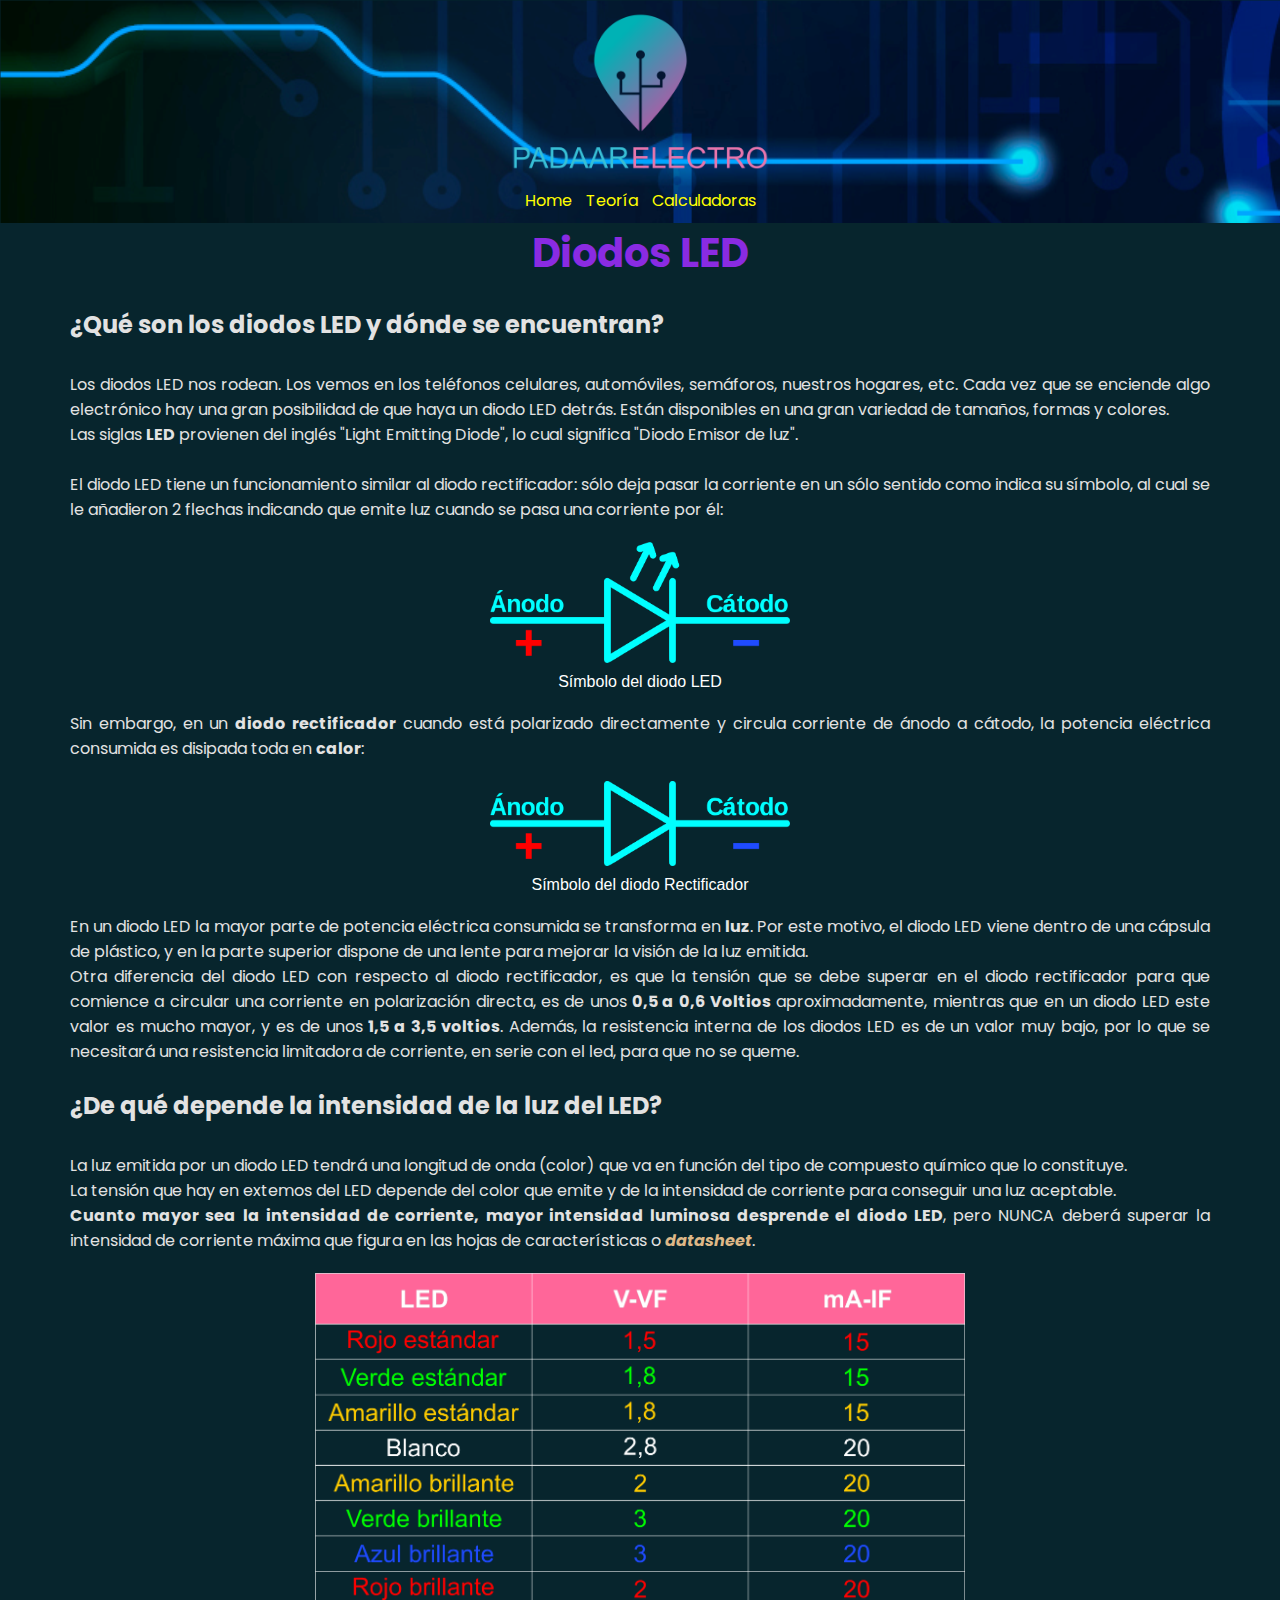
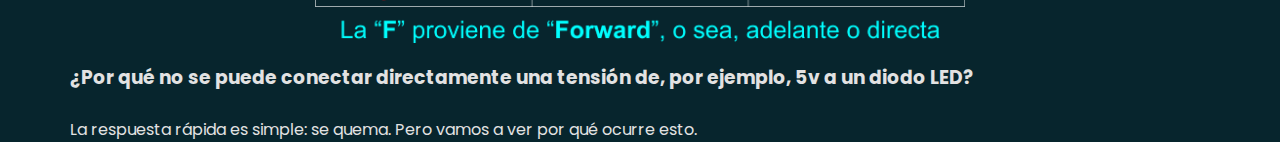
==== diodo-led.html @ 1e9f98e2 "Comienzo de la sección de LEDs" ====
<!DOCTYPE html>
    <html lang="es">
    <head>
        <meta charset="UTF-8">
        <meta name="viewport" content="width=device-width, initial-scale=1.0">
        <title>Diodos LED</title>
        <meta name="Author" content="Pablo Araoz">
        <meta name="description" content="Teoría de los diodos LED y fórmulas para calcular resistencia y tensión para conectar LEDs">
        <link rel="icon" href="./img/logo-pestania.png" type="image/png">
        <!--FUENTES: -->
        <link rel="stylesheet" href="https://fonts.googleapis.com/css2?family=Belanosima&family=Montserrat&family=Poppins:wght@300;400&display=swap">
        <link rel="stylesheet" href="https://fonts.googleapis.com/css2?family=Poppins:wght@300;400&display=swap">
        <!--CSS:-->
        <link rel="stylesheet" href="./css/styles-comunes.css">
        <link rel="stylesheet" href="./css/style-led.css">
    </head>
    
    <body>
        <header>
            <div class="logo">
                <img src="./img/padaar-electro.png" alt="" class="logo-img">                
            </div>

            <nav>            
                <a href="index.html">Home</a>
                <a href="#calculadoras">Teoría</a>            
                <a href="#">Calculadoras</a>
            </nav>
        </header>

        <main>
            <section class="cuerpo-principal">
                <h1>Diodos LED</h1>

                <section id="introduccion" class="introduccion">
                    <h2>¿Qué son los diodos LED y dónde se encuentran?</h2>
                    <br>

                    <p>Los diodos LED nos rodean. Los vemos en los teléfonos celulares, automóviles, semáforos, nuestros hogares, etc. Cada vez que se enciende algo electrónico hay una gran posibilidad de que haya un diodo LED detrás. Están disponibles en una gran variedad de tamaños, formas y colores. <br>
                    Las siglas <strong>LED</strong> provienen del inglés "Light Emitting Diode", lo cual significa "Diodo Emisor de luz".
                    <br><br>
                    El diodo LED tiene un funcionamiento similar al diodo rectificador: sólo deja pasar la corriente en un sólo sentido como indica su símbolo, al cual se le añadieron 2 flechas indicando que emite luz cuando se pasa una corriente por él:    
                    </p>

                    <figure class="simbolo-led">
                        <img src="./img/diodo-led.png" alt="diodo-led-simbolo" width="300px">
                        <figcaption class="figcaption">Símbolo del diodo LED</figcaption>
                    </figure>

                    <p>Sin embargo, en un <strong>diodo rectificador</strong> cuando está polarizado directamente y circula corriente de ánodo a cátodo, la potencia eléctrica consumida es disipada toda en <strong>calor</strong>:                      
                    </p>

                    <figure class="simbolo-diodo-rectificador">
                        <img src="./img/diodo-rectificador.png" alt="diodo-rectificador-simbolo" width="300px">
                        <figcaption class="figcaption">Símbolo del diodo Rectificador</figcaption>
                    </figure>

                    <p>En un diodo LED la mayor parte de potencia eléctrica consumida se transforma en <strong>luz</strong>. Por este motivo, el diodo LED viene dentro de una cápsula de plástico, y en la parte superior dispone de una lente para mejorar la visión de la luz emitida.
                    <br>
                    Otra diferencia del diodo LED con respecto al diodo rectificador, es que la tensión que se debe superar en el diodo rectificador para que comience a circular una corriente en polarización directa, es de unos <strong>0,5 a 0,6 Voltios</strong> aproximadamente, mientras que en un diodo LED este valor es mucho mayor, y es de unos <strong>1,5 a 3,5 voltios</strong>. Además, la resistencia interna de los diodos LED es de un valor muy bajo, por lo que se necesitará una resistencia limitadora de corriente, en serie con el led, para que no se queme.   
                    </p>
                </section>

                <section class="tipos-led">
                    <h2>¿De qué depende la intensidad de la luz del LED?</h2>
                    <br>
                    <p>La luz emitida por un diodo LED tendrá una longitud de onda (color) que va en función del tipo de compuesto químico que lo constituye. <br>
                    La tensión que hay en extemos del LED depende del color que emite y de la intensidad de corriente para conseguir una luz aceptable. <br> <strong>Cuanto mayor sea la intensidad de corriente, mayor intensidad luminosa desprende el diodo LED</strong>, pero NUNCA deberá superar la intensidad de corriente máxima que figura en las hojas de características o <span class="datasheet">datasheet</span>. 
                    </p>

                    <figure class="tabla-diodos-led">
                        <img src="./img/tabla-leds.png" alt="tabla-leds" class="tabla-diodos">
                    </figure>

                    <h3>¿Por qué no se puede conectar directamente una tensión de, por ejemplo, 5v a un diodo LED?</h3>
                    <br>
                    
                    <p>
                        La respuesta rápida es simple: se quema. Pero vamos a ver por qué ocurre esto.

                    </p>
                   
                </section>

            </section>

        </main>
        
        
    </body>
</html>
---- css/styles-comunes.css ----
*{
    margin: 0;
    padding: 0;
    box-sizing: border-box;
    font-family: "Poppins";
}

html{
    scroll-behavior: smooth;
}

header{
    display: flex;
    flex-direction: column;
    justify-content: space-between;    
    align-items: center; /*Alineación Horizontal*/    
    background-image: url("../img/fondo-header.png");
    background-repeat: no-repeat;
}

nav{
    padding: 10px 0px;    
}

a{
    text-decoration: none;
    color: yellow;
    padding: 5px;    
}

a:hover{
    color:white;
    text-shadow: 0 0 15px white; /*Si hubiera aplicado "box-shadow* aplica la sombra a la CAJA y no al texto*/
}

.logo{
    display: flex;
    align-items: center;
}

.logo-img{
    /* height: 110px; */
    width: 110px;
    margin-top: 10px;
}

h1{
    text-align: center;
    color: blueviolet;
    font-size: 2.5rem;
    margin-bottom: 0;
}

h2{
    text-align: start;
    margin-bottom: 0.2em;
    margin-top: 1em;
    color:#e2e2e2;
}

h3{
    color:#e2e2e2;
}

p{
    text-align: justify;    
    color:#e2e2e2;
}

body{    
    
    background-color: #07252d;
}

main{
    display: flex;
    flex-direction: column;
    justify-content: center;
    align-items: center;
    padding-left: 10px;
    padding-right: 10px;
}

/*CONTIENE TODO MENOS EL HEADER Y EL FOOTER */
.cuerpo-principal{
    max-width: 1140px;
}

/* RESPONSIVE */
@media (min-width: 320px) and (max-width: 1920px) {
    .logo-img{
        width: calc(200px + (300 - 200) * ((100vw - 320px) / (1920 - 320))); ;
    }    
}

@media (min-width: 1921px){
    .logo-img{
        width: 310px;
    }
}
---- css/style-led.css ----
.simbolo-led, .simbolo-diodo-rectificador, .tabla-diodos-led{
    display: flex;
    justify-content: center;
    flex-direction: column;
    align-items: center;
    margin-top: 20px;
    margin-bottom: 20px;    
}

.figcaption{
    color: white;
    font-family: Arial, Helvetica, sans-serif;
    margin-top: 10px;
}

.datasheet{
    font-weight: bold;
    font-style: italic;
    color:burlywood;
}





/* RESPONSIVE */
@media (min-width: 320px) {
    .tabla-diodos{
        width: 300px;
    }    
}

@media (min-width: 410px){
    .tabla-diodos{
        width: 380px;
    }
}

@media (min-width: 600px){
    .tabla-diodos{
        width: 500px;
    }
}

@media (min-width: 900px){
    .tabla-diodos{
        width: 650px;
    }
}
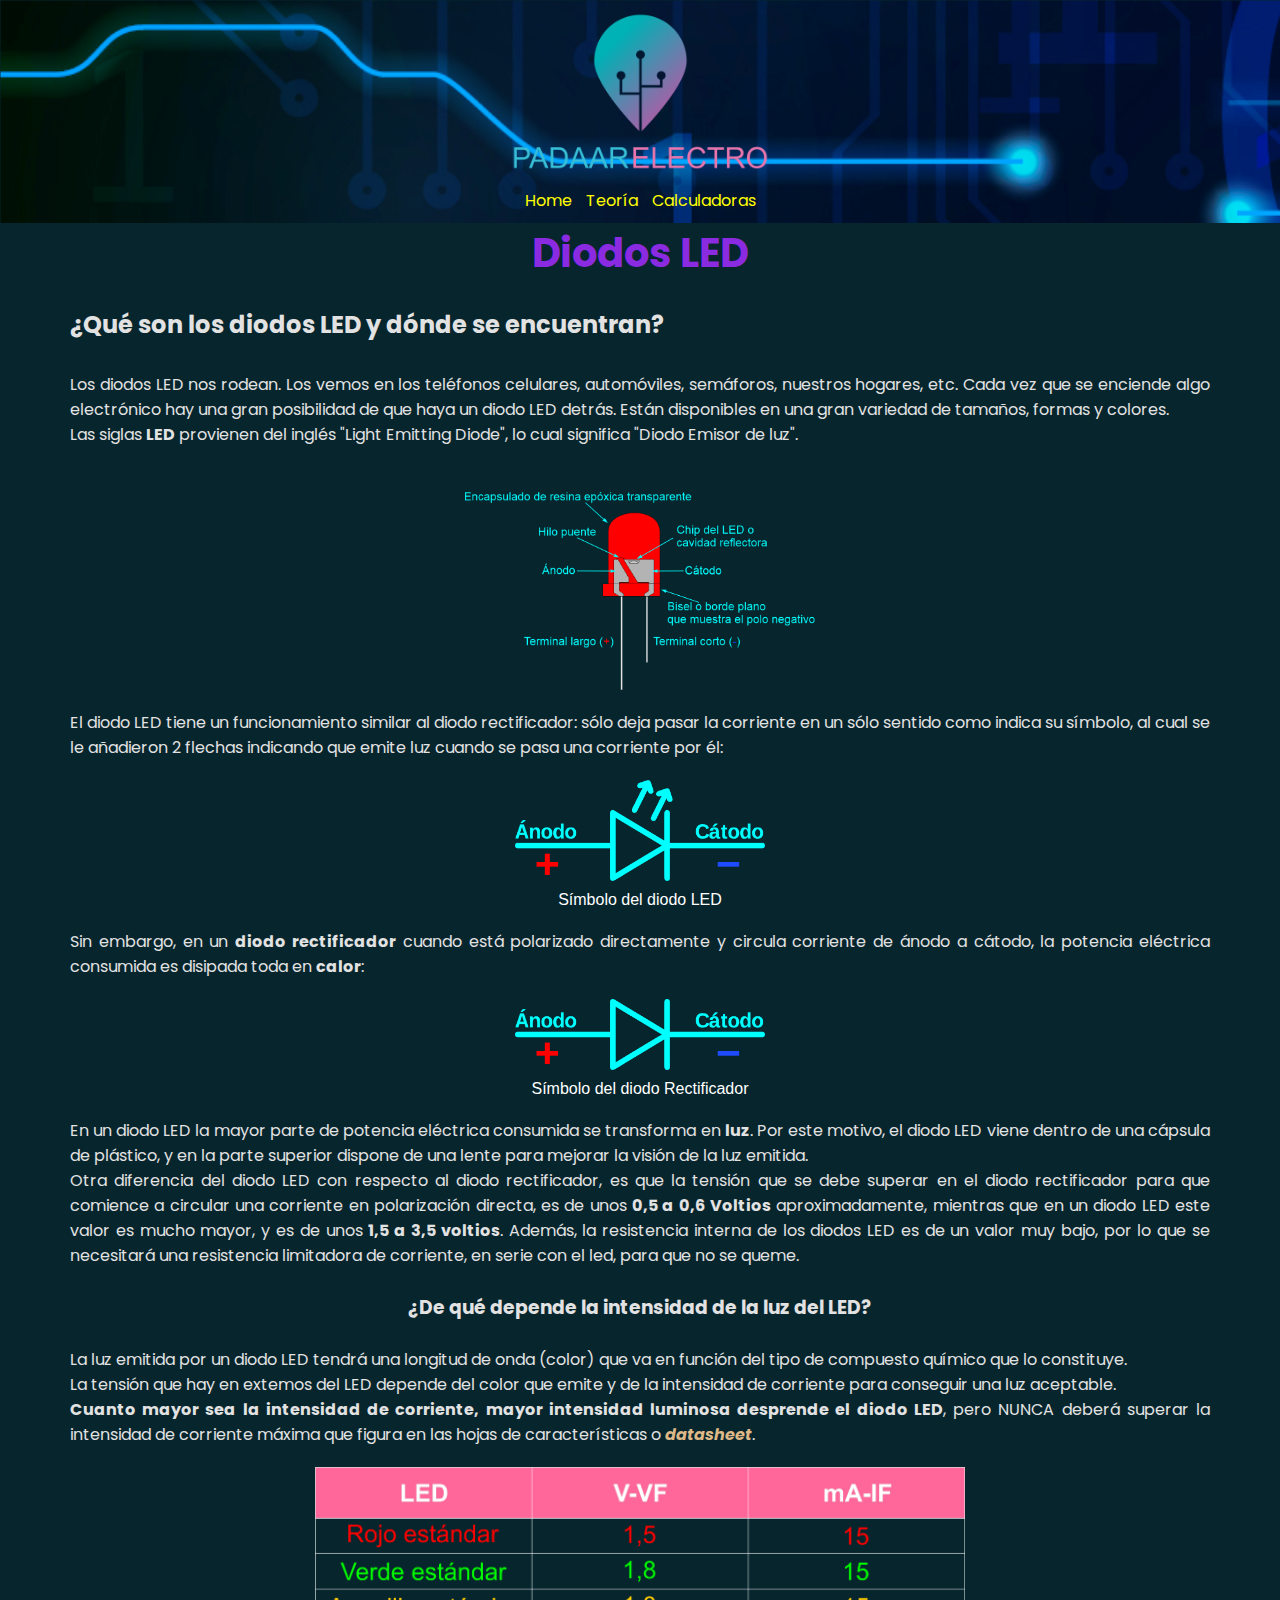
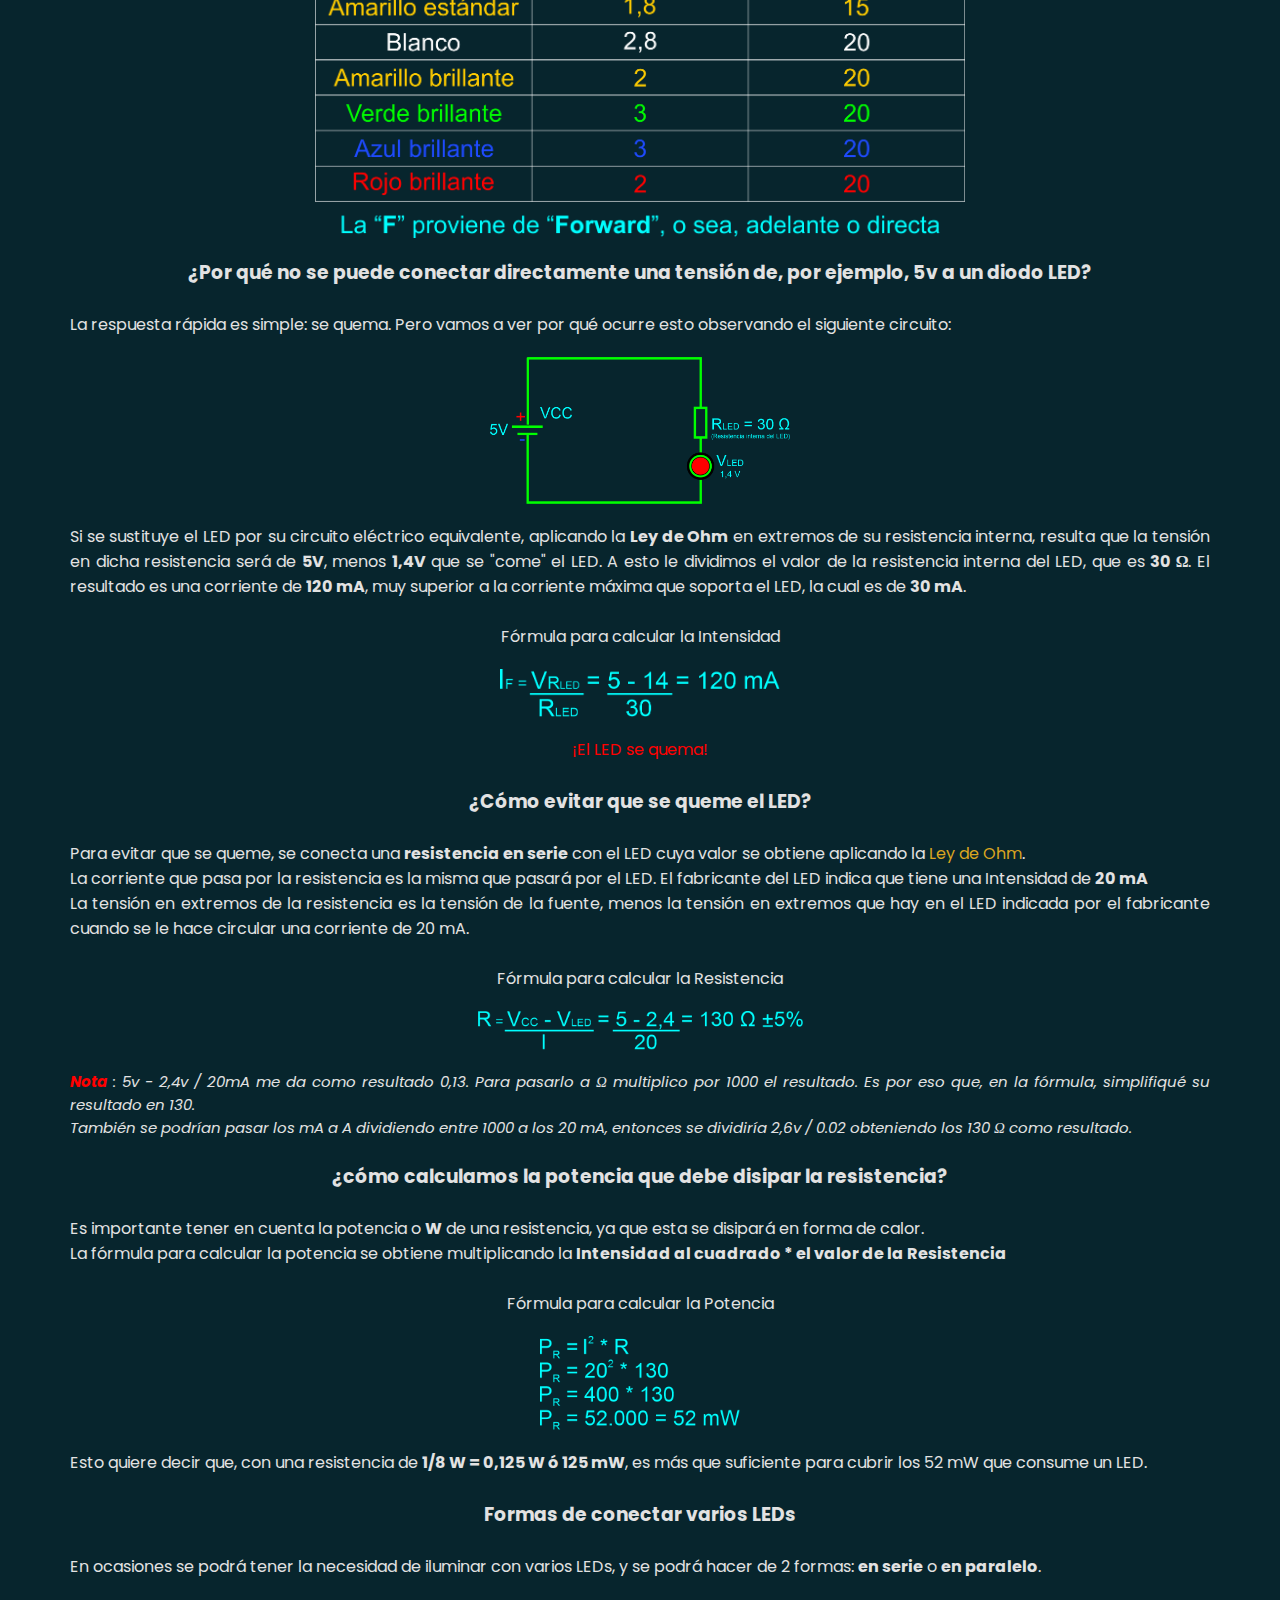
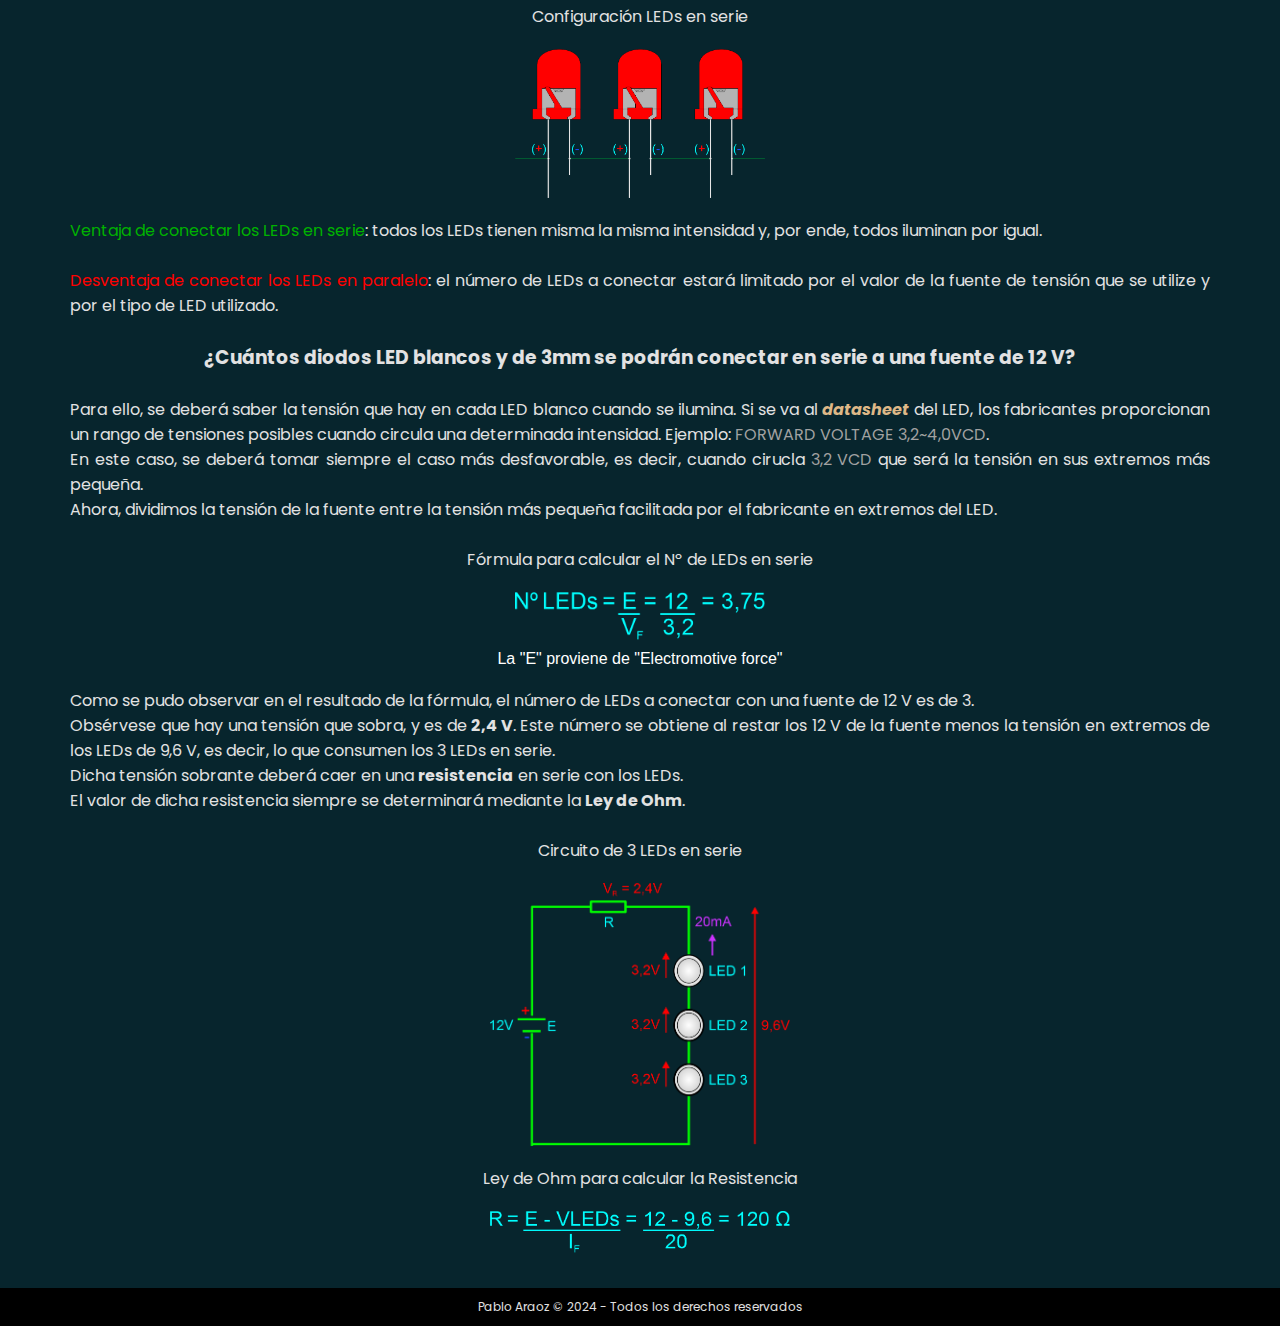
==== commit db2a788a: "Agregado de info para poner 3 LEDs en serie" ====
--- a/diodo-led.html
+++ b/diodo-led.html
@@ -38,12 +38,19 @@
 
                     <p>Los diodos LED nos rodean. Los vemos en los teléfonos celulares, automóviles, semáforos, nuestros hogares, etc. Cada vez que se enciende algo electrónico hay una gran posibilidad de que haya un diodo LED detrás. Están disponibles en una gran variedad de tamaños, formas y colores. <br>
                     Las siglas <strong>LED</strong> provienen del inglés "Light Emitting Diode", lo cual significa "Diodo Emisor de luz".
-                    <br><br>
-                    El diodo LED tiene un funcionamiento similar al diodo rectificador: sólo deja pasar la corriente en un sólo sentido como indica su símbolo, al cual se le añadieron 2 flechas indicando que emite luz cuando se pasa una corriente por él:    
+                    <br><br>                       
+                    </p>
+
+                    <figure class="diagrama-led">
+                        <img src="./img/diagrama-led.png" alt="diagrama-led" width="350px">
+                    </figure>
+
+                    <p>
+                        El diodo LED tiene un funcionamiento similar al diodo rectificador: sólo deja pasar la corriente en un sólo sentido como indica su símbolo, al cual se le añadieron 2 flechas indicando que emite luz cuando se pasa una corriente por él: 
                     </p>
 
                     <figure class="simbolo-led">
-                        <img src="./img/diodo-led.png" alt="diodo-led-simbolo" width="300px">
+                        <img src="./img/diodo-led.png" alt="diodo-led-simbolo" width="250px">
                         <figcaption class="figcaption">Símbolo del diodo LED</figcaption>
                     </figure>
 
@@ -51,18 +58,18 @@
                     </p>
 
                     <figure class="simbolo-diodo-rectificador">
-                        <img src="./img/diodo-rectificador.png" alt="diodo-rectificador-simbolo" width="300px">
+                        <img src="./img/diodo-rectificador.png" alt="diodo-rectificador-simbolo" width="250px">
                         <figcaption class="figcaption">Símbolo del diodo Rectificador</figcaption>
                     </figure>
 
                     <p>En un diodo LED la mayor parte de potencia eléctrica consumida se transforma en <strong>luz</strong>. Por este motivo, el diodo LED viene dentro de una cápsula de plástico, y en la parte superior dispone de una lente para mejorar la visión de la luz emitida.
                     <br>
                     Otra diferencia del diodo LED con respecto al diodo rectificador, es que la tensión que se debe superar en el diodo rectificador para que comience a circular una corriente en polarización directa, es de unos <strong>0,5 a 0,6 Voltios</strong> aproximadamente, mientras que en un diodo LED este valor es mucho mayor, y es de unos <strong>1,5 a 3,5 voltios</strong>. Además, la resistencia interna de los diodos LED es de un valor muy bajo, por lo que se necesitará una resistencia limitadora de corriente, en serie con el led, para que no se queme.   
-                    </p>
+                    </p> <br>
                 </section>
 
                 <section class="tipos-led">
-                    <h2>¿De qué depende la intensidad de la luz del LED?</h2>
+                    <h3>¿De qué depende la intensidad de la luz del LED?</h3>
                     <br>
                     <p>La luz emitida por un diodo LED tendrá una longitud de onda (color) que va en función del tipo de compuesto químico que lo constituye. <br>
                     La tensión que hay en extemos del LED depende del color que emite y de la intensidad de corriente para conseguir una luz aceptable. <br> <strong>Cuanto mayor sea la intensidad de corriente, mayor intensidad luminosa desprende el diodo LED</strong>, pero NUNCA deberá superar la intensidad de corriente máxima que figura en las hojas de características o <span class="datasheet">datasheet</span>. 
@@ -71,20 +78,150 @@
                     <figure class="tabla-diodos-led">
                         <img src="./img/tabla-leds.png" alt="tabla-leds" class="tabla-diodos">
                     </figure>
-
+                </section>
+
+                <section id="circuitos-y-formulas">
                     <h3>¿Por qué no se puede conectar directamente una tensión de, por ejemplo, 5v a un diodo LED?</h3>
                     <br>
                     
                     <p>
-                        La respuesta rápida es simple: se quema. Pero vamos a ver por qué ocurre esto.
-
-                    </p>
-                   
+                        La respuesta rápida es simple: se quema. Pero vamos a ver por qué ocurre esto observando el siguiente circuito:
+                    </p>
+
+                    <figure class="circuito-led-quema">
+                        <img src="./img/led-se-quema.png" alt="circuito-led-quema" width="300px" class="led-quema">
+                    </figure>
+
+                    <p>
+                        Si se sustituye el LED por su circuito eléctrico equivalente, aplicando la <strong>Ley de Ohm</strong> en extremos de su resistencia interna, resulta que la tensión en dicha resistencia será de <strong>5V</strong>, menos <strong>1,4V</strong> que se "come" el LED. A esto le dividimos el valor de la resistencia interna del LED, que es <strong>30 Ω</strong>. El resultado es una corriente de <strong>120 mA</strong>, muy superior a la corriente máxima que soporta el LED, la cual es de <strong>30 mA</strong>.
+                        <br><br>
+                    </p>    
+                    
+                    <p class="formulas-subtitulo">
+                        Fórmula para calcular la Intensidad
+                    </p>
+
+                    <figure class="formulas">
+                        <img src="./img/Formula-ohm1.png" alt="ley-ohm-I" width="280px">
+                    </figure>
+
+                    <p class="sub-quema">
+                        ¡El LED se quema!
+                    </p>
+                    <br>
+
+                    <h3>¿Cómo evitar que se queme el LED?</h3>
+                    <br>
+
+                    <p>
+                        Para evitar que se queme, se conecta una <strong>resistencia en serie</strong> con el LED cuya valor se obtiene aplicando la <span class="span-ohm">Ley de Ohm</span>. <br>
+                        La corriente que pasa por la resistencia es la misma que pasará por el LED. El fabricante del LED indica que tiene una Intensidad de <strong>20 mA</strong> <br>
+                        La tensión en extremos de la resistencia es la tensión de la fuente, menos la tensión en extremos que hay en el LED indicada por el fabricante cuando se le hace circular una corriente de 20 mA. <br><br>
+                    </p>
+
+                    <p class="formulas-subtitulo">
+                        Fórmula para calcular la Resistencia
+                    </p>
+
+                    <figure class="formulas"> 
+                        <img src="./img/formula-resistencia.png" alt="ley-ohm-R" width="325px">
+                    </figure>
+
+                    <p class="nota">
+                        <span class="nota-roja">Nota</span> : 5v - 2,4v / 20mA me da como resultado 0,13. Para pasarlo a Ω multiplico por 1000 el resultado. Es por eso que, en la fórmula, simplifiqué su resultado en 130. <br> También se podrían pasar los mA a A dividiendo entre 1000 a los 20 mA, entonces se dividiría 2,6v / 0.02 obteniendo los 130 Ω como resultado. <br><br>
+                    </p>
+
+                    <h3>
+                        ¿cómo calculamos la potencia que debe disipar la resistencia?
+                    </h3>
+                    <br>
+
+                    <p>
+                        Es importante tener en cuenta la potencia o <strong>W</strong> de una resistencia, ya que esta se disipará en forma de calor. <br>
+                        La fórmula para calcular la potencia se obtiene multiplicando la <strong>Intensidad al cuadrado * el valor de la Resistencia</strong> <br><br>
+                    </p>
+
+                    <p class="formulas-subtitulo">
+                        Fórmula para calcular la Potencia
+                    </p>
+
+                    <figure class="formulas">
+                        <img src="./img/formula-potencia.png" alt="formula-potencia" width="200px">
+                    </figure>
+
+                    <p>
+                        Esto quiere decir que, con una resistencia de <strong>1/8 W = 0,125 W ó 125 mW</strong>, es más que suficiente para cubrir los 52 mW que consume un LED. 
+                    </p>
+                </section> <br>
+
+                <section id="conexiones-de-leds">
+                    <h3>Formas de conectar varios LEDs</h3>
+                    <br>
+
+                    <p>
+                        En ocasiones se podrá tener la necesidad de iluminar con varios LEDs, y se podrá hacer de 2 formas: <strong>en serie</strong> o <strong>en paralelo</strong>.
+                    </p> <br>
+
+                    <p class="formulas-subtitulo">
+                        Configuración LEDs en serie
+                    </p>
+
+                    <figure class="formulas">
+                        <img src="./img/Leds-serie.png" alt="leds-serie" width="250px">
+                    </figure>
+
+                    <p>
+                        <span class="ventaja">Ventaja de conectar los LEDs en serie</span>: todos los LEDs tienen misma la misma intensidad y, por ende, todos iluminan por igual. <br><br>
+                        <span class="desventaja">Desventaja de conectar los LEDs en paralelo</span>: el número de LEDs a conectar estará limitado por el valor de la fuente de tensión que se utilize y por el tipo de LED utilizado. <br><br>
+                    </p>
+
+                    <h3>¿Cuántos diodos LED blancos y de 3mm se podrán conectar en serie a una fuente de 12 V? </h3> <br>
+
+                    <p>
+                        Para ello, se deberá saber la tensión que hay en cada LED blanco cuando se ilumina. Si se va al <span class="datasheet">datasheet</span> del LED, los fabricantes proporcionan un rango de tensiones posibles cuando circula una determinada intensidad. Ejemplo: <span class="forward">FORWARD VOLTAGE 3,2~4,0VCD</span>.<br>En este caso, se deberá tomar siempre el caso más desfavorable, es decir, cuando cirucla <span class="forward">3,2 VCD</span> que será la tensión en sus extremos más pequeña. <br>
+                        Ahora, dividimos la tensión de la fuente entre la tensión más pequeña facilitada por el fabricante en extremos del LED. <br><br>
+                    </p>
+
+                    <p class="formulas-subtitulo">
+                        Fórmula para calcular el Nº de LEDs en serie
+                    </p>
+
+                    <figure class="formulas">
+                        <img src="./img/formula-serie.png" alt="formula-serie" width="250px">
+                        <figcaption class="figcaption">La "E" proviene de "Electromotive force"</figcaption>
+                    </figure>
+
+                    <p>
+                        Como se pudo observar en el resultado de la fórmula, el número de LEDs a conectar con una fuente de 12 V es de 3.
+                        <br>Obsérvese que hay una tensión que sobra, y es de <strong>2,4 V</strong>. Este número se obtiene al restar los 12 V de la fuente menos la tensión en extremos de los LEDs de 9,6 V, es decir, lo que consumen los 3 LEDs en serie. 
+                        <br>Dicha tensión sobrante deberá caer en una <strong>resistencia</strong> en serie con los LEDs. <br>
+                        El valor de dicha resistencia siempre se determinará mediante la <strong>Ley de Ohm</strong>. <br><br>
+                    </p>
+
+                    <p class="formulas-subtitulo">
+                        Circuito de 3 LEDs en serie
+                    </p>
+
+                    <figure class="formulas">
+                        <img src="./img/circuito-3-leds.png" alt="circuito-3-leds" width="300px">
+                    </figure>
+
+                    <p class="formulas-subtitulo">
+                        Ley de Ohm para calcular la Resistencia
+                    </p>
+
+                    <figure class="formulas">
+                        <img src="./img/formula-r-3leds.png" alt="ohm-r-3leds" width="300px">
+                    </figure>
+
                 </section>
-
             </section>
 
         </main>
+
+        <footer>
+            <p class="copyright">Pablo Araoz © 2024 - Todos los derechos reservados</p>
+        </footer>
         
         
     </body>
--- a/css/styles-comunes.css
+++ b/css/styles-comunes.css
@@ -60,6 +60,7 @@
 
 h3{
     color:#e2e2e2;
+    text-align: center;
 }
 
 p{
@@ -86,6 +87,18 @@
     max-width: 1140px;
 }
 
+footer{
+    background-color: black;
+    margin-top: 15px;
+    padding-top: 10px;
+    padding-bottom: 10px;
+}
+
+.copyright{
+    font-size: 12px;
+    text-align: center;
+}
+
 /* RESPONSIVE */
 @media (min-width: 320px) and (max-width: 1920px) {
     .logo-img{
--- a/css/style-led.css
+++ b/css/style-led.css
@@ -1,5 +1,5 @@
 
-.simbolo-led, .simbolo-diodo-rectificador, .tabla-diodos-led{
+.diagrama-led, .simbolo-led, .simbolo-diodo-rectificador, .tabla-diodos-led, .circuito-led-quema, .formulas{
     display: flex;
     justify-content: center;
     flex-direction: column;
@@ -19,6 +19,45 @@
     font-style: italic;
     color:burlywood;
 }
+
+.formulas-subtitulo{
+    text-align: center;
+}
+
+.sub-quema{
+    text-align: center;
+    color: red;
+}
+
+.span-ohm{
+    color:goldenrod;
+}
+
+.nota{
+    font-style: italic;
+    font-size: 15px;
+}
+
+.nota-roja{
+    color: red;
+    font-weight: bolder;
+    font-style: italic;
+    font-size: 15px;
+}
+
+.ventaja{
+    color: rgb(0, 177, 0);
+    
+}
+
+.desventaja{
+    color: red;
+}
+
+.forward{
+    color: rgb(161, 161, 161);
+}
+
 
 
 
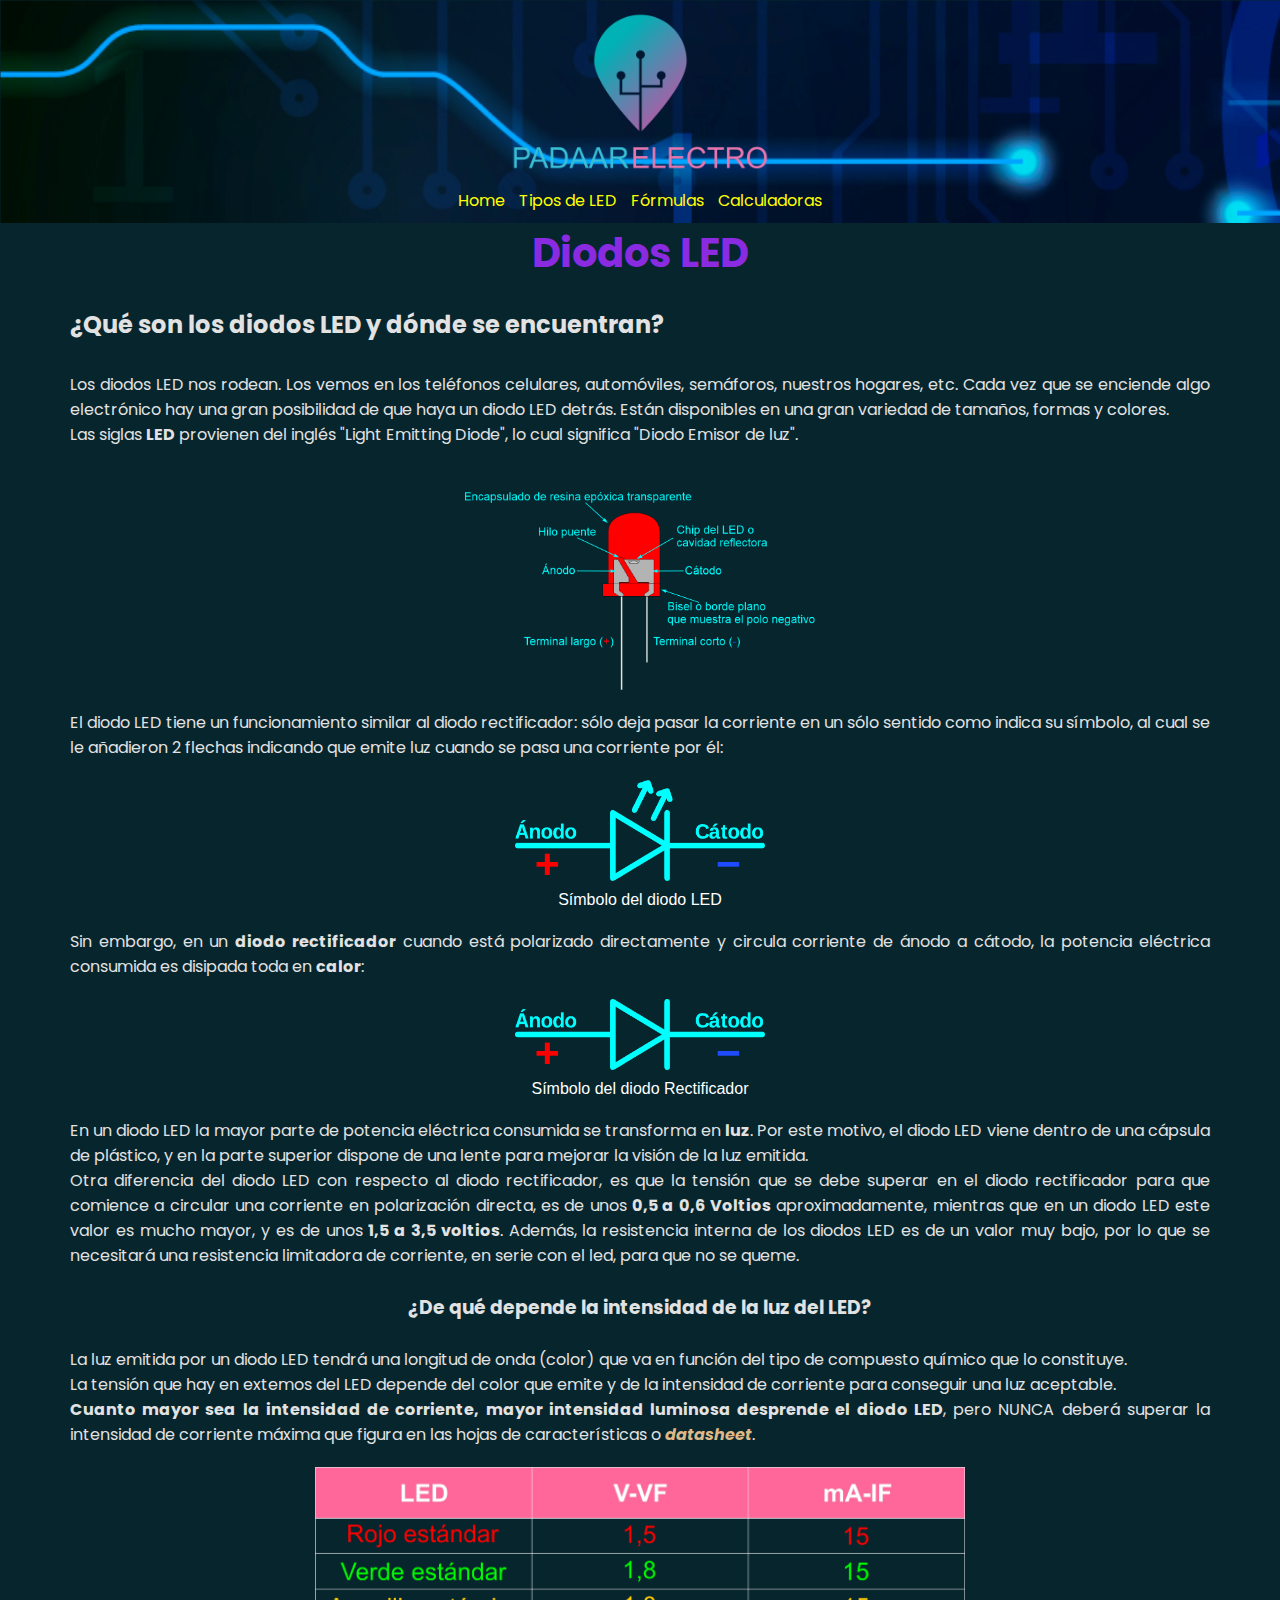
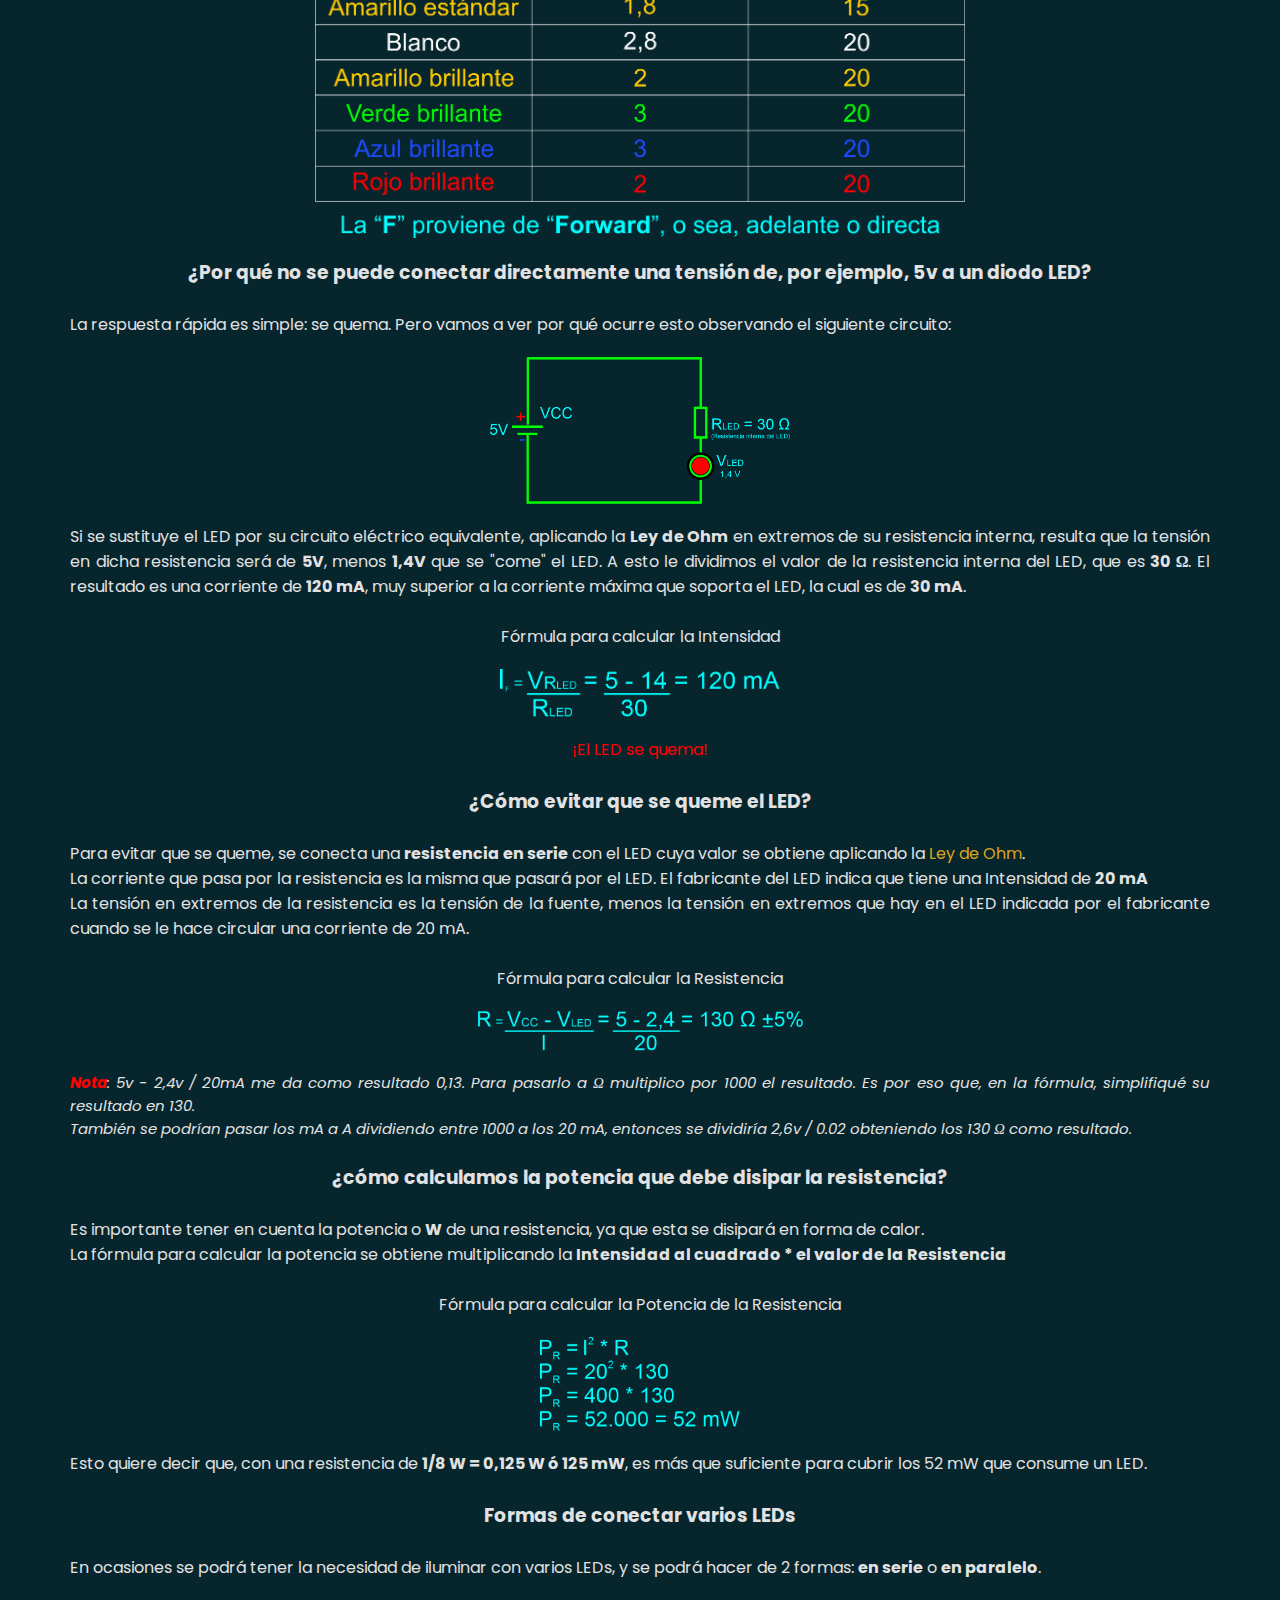
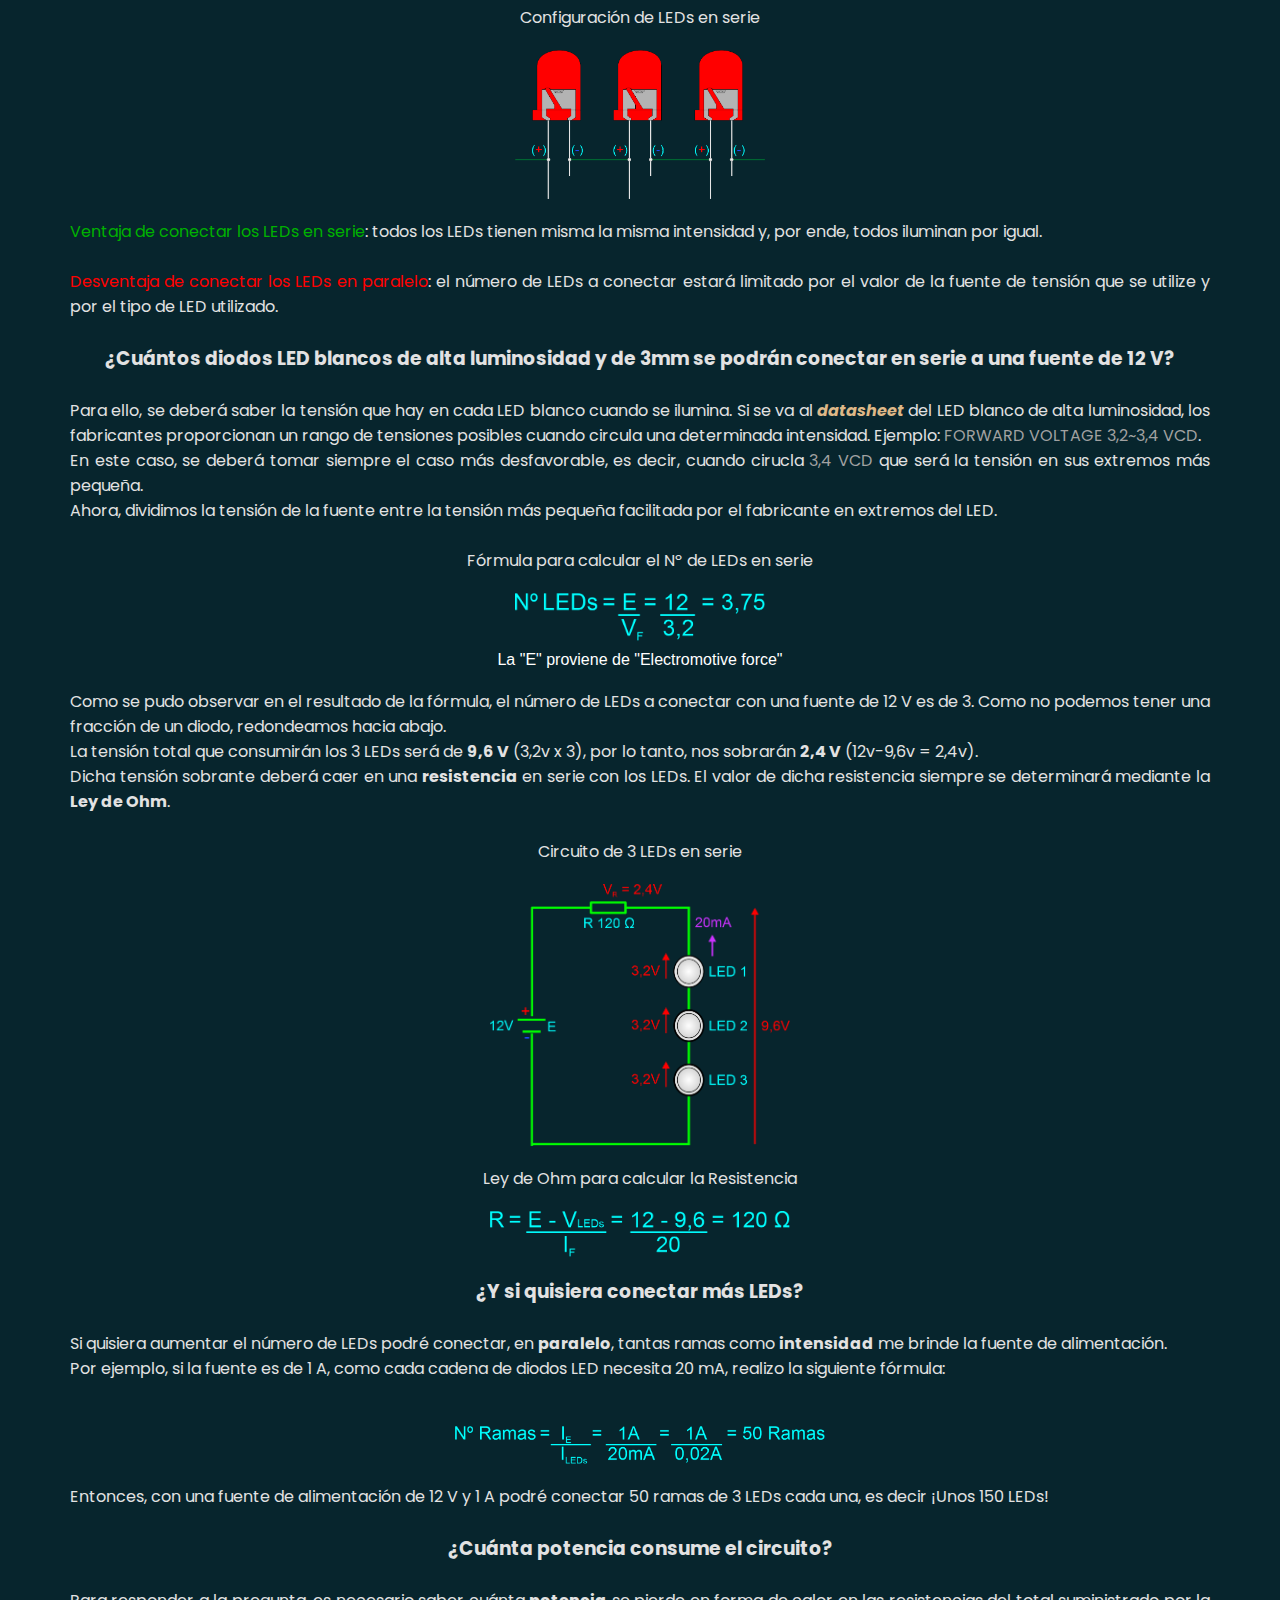
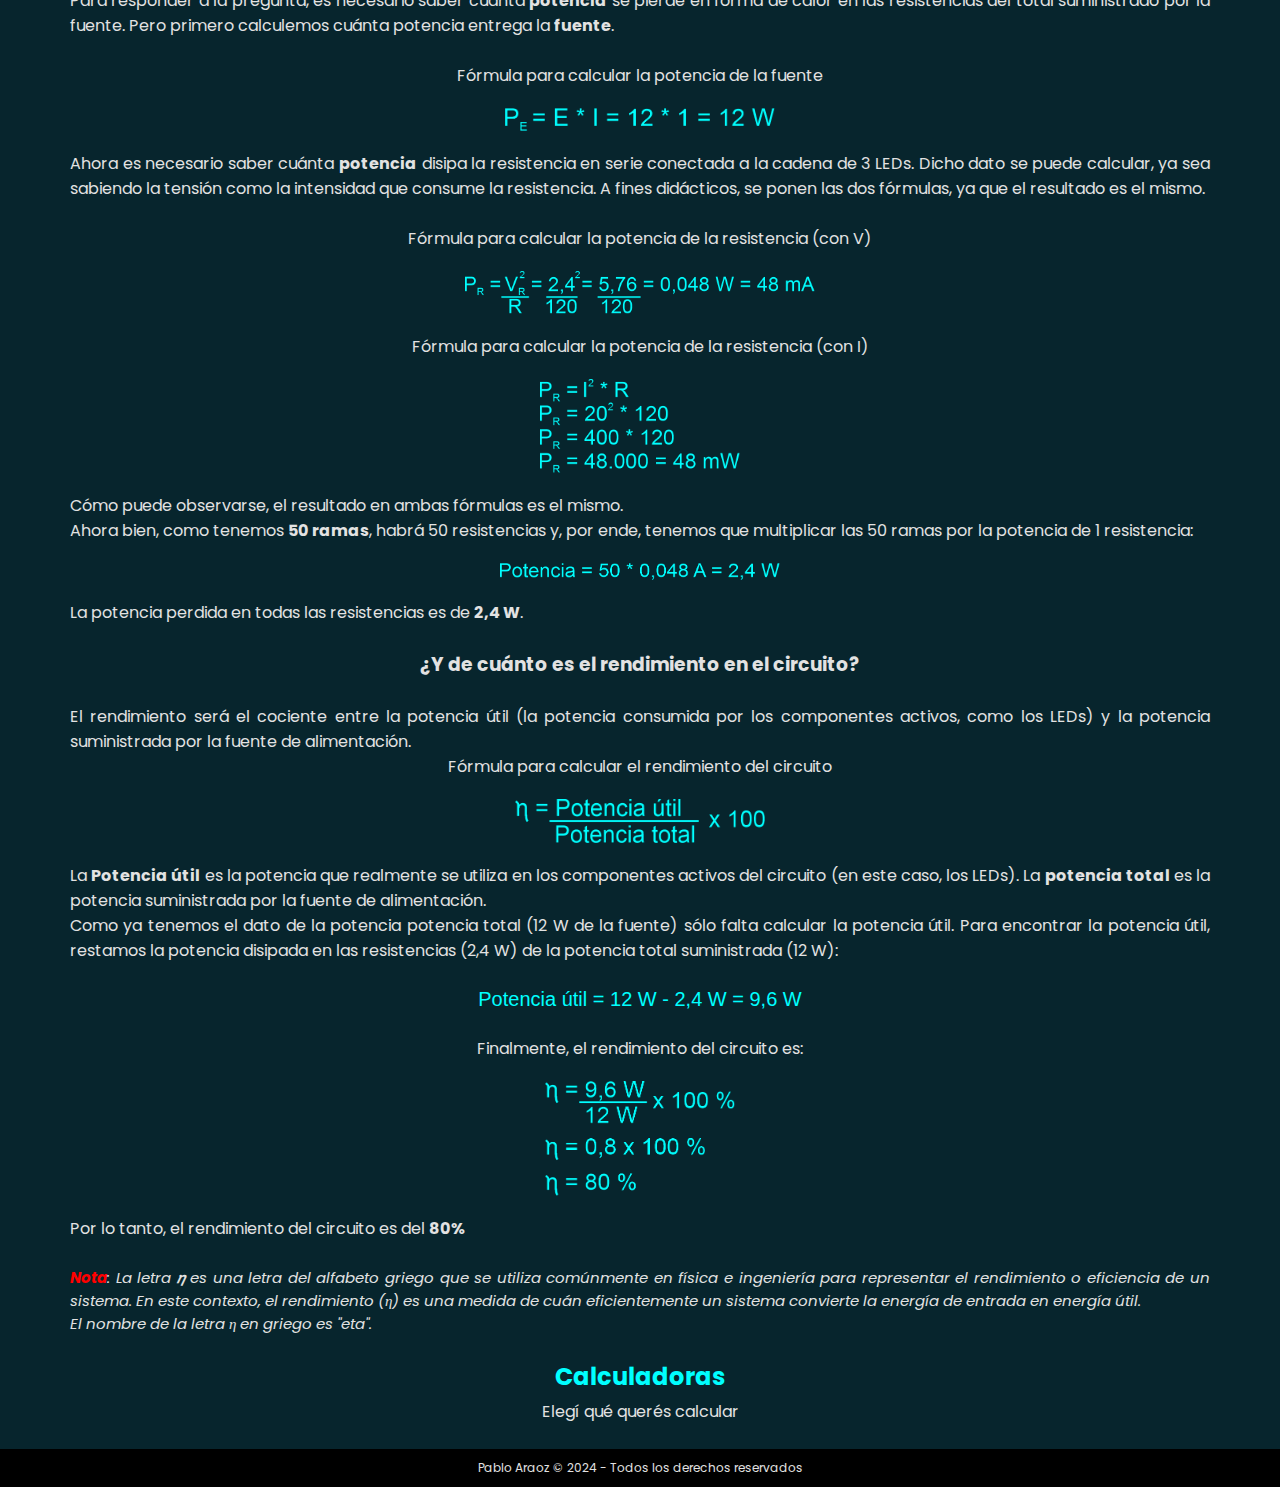
==== commit ce6abe26: "Final de la teoría en LEDs" ====
--- a/diodo-led.html
+++ b/diodo-led.html
@@ -23,8 +23,9 @@
 
             <nav>            
                 <a href="index.html">Home</a>
-                <a href="#calculadoras">Teoría</a>            
-                <a href="#">Calculadoras</a>
+                <a href="#tipos-led">Tipos de LED</a>  
+                <a href="#calculos-formulas">Fórmulas</a>          
+                <a href="#calculadoras">Calculadoras</a>
             </nav>
         </header>
 
@@ -68,7 +69,7 @@
                     </p> <br>
                 </section>
 
-                <section class="tipos-led">
+                <section id="tipos-led">
                     <h3>¿De qué depende la intensidad de la luz del LED?</h3>
                     <br>
                     <p>La luz emitida por un diodo LED tendrá una longitud de onda (color) que va en función del tipo de compuesto químico que lo constituye. <br>
@@ -110,7 +111,7 @@
                     </p>
                     <br>
 
-                    <h3>¿Cómo evitar que se queme el LED?</h3>
+                    <h3 id="calculos-formulas">¿Cómo evitar que se queme el LED?</h3>
                     <br>
 
                     <p>
@@ -128,7 +129,7 @@
                     </figure>
 
                     <p class="nota">
-                        <span class="nota-roja">Nota</span> : 5v - 2,4v / 20mA me da como resultado 0,13. Para pasarlo a Ω multiplico por 1000 el resultado. Es por eso que, en la fórmula, simplifiqué su resultado en 130. <br> También se podrían pasar los mA a A dividiendo entre 1000 a los 20 mA, entonces se dividiría 2,6v / 0.02 obteniendo los 130 Ω como resultado. <br><br>
+                        <span class="nota-roja">Nota</span>: 5v - 2,4v / 20mA me da como resultado 0,13. Para pasarlo a Ω multiplico por 1000 el resultado. Es por eso que, en la fórmula, simplifiqué su resultado en 130. <br> También se podrían pasar los mA a A dividiendo entre 1000 a los 20 mA, entonces se dividiría 2,6v / 0.02 obteniendo los 130 Ω como resultado. <br><br>
                     </p>
 
                     <h3>
@@ -142,7 +143,7 @@
                     </p>
 
                     <p class="formulas-subtitulo">
-                        Fórmula para calcular la Potencia
+                        Fórmula para calcular la Potencia de la Resistencia
                     </p>
 
                     <figure class="formulas">
@@ -163,7 +164,7 @@
                     </p> <br>
 
                     <p class="formulas-subtitulo">
-                        Configuración LEDs en serie
+                        Configuración de LEDs en serie
                     </p>
 
                     <figure class="formulas">
@@ -175,10 +176,10 @@
                         <span class="desventaja">Desventaja de conectar los LEDs en paralelo</span>: el número de LEDs a conectar estará limitado por el valor de la fuente de tensión que se utilize y por el tipo de LED utilizado. <br><br>
                     </p>
 
-                    <h3>¿Cuántos diodos LED blancos y de 3mm se podrán conectar en serie a una fuente de 12 V? </h3> <br>
-
-                    <p>
-                        Para ello, se deberá saber la tensión que hay en cada LED blanco cuando se ilumina. Si se va al <span class="datasheet">datasheet</span> del LED, los fabricantes proporcionan un rango de tensiones posibles cuando circula una determinada intensidad. Ejemplo: <span class="forward">FORWARD VOLTAGE 3,2~4,0VCD</span>.<br>En este caso, se deberá tomar siempre el caso más desfavorable, es decir, cuando cirucla <span class="forward">3,2 VCD</span> que será la tensión en sus extremos más pequeña. <br>
+                    <h3>¿Cuántos diodos LED blancos de alta luminosidad y de 3mm se podrán conectar en serie a una fuente de 12 V? </h3> <br>
+
+                    <p>
+                        Para ello, se deberá saber la tensión que hay en cada LED blanco cuando se ilumina. Si se va al <span class="datasheet">datasheet</span> del LED blanco de alta luminosidad, los fabricantes proporcionan un rango de tensiones posibles cuando circula una determinada intensidad. Ejemplo: <span class="forward">FORWARD VOLTAGE 3,2~3,4 VCD</span>.<br>En este caso, se deberá tomar siempre el caso más desfavorable, es decir, cuando cirucla <span class="forward">3,4 VCD</span> que será la tensión en sus extremos más pequeña. <br>
                         Ahora, dividimos la tensión de la fuente entre la tensión más pequeña facilitada por el fabricante en extremos del LED. <br><br>
                     </p>
 
@@ -192,9 +193,9 @@
                     </figure>
 
                     <p>
-                        Como se pudo observar en el resultado de la fórmula, el número de LEDs a conectar con una fuente de 12 V es de 3.
-                        <br>Obsérvese que hay una tensión que sobra, y es de <strong>2,4 V</strong>. Este número se obtiene al restar los 12 V de la fuente menos la tensión en extremos de los LEDs de 9,6 V, es decir, lo que consumen los 3 LEDs en serie. 
-                        <br>Dicha tensión sobrante deberá caer en una <strong>resistencia</strong> en serie con los LEDs. <br>
+                        Como se pudo observar en el resultado de la fórmula, el número de LEDs a conectar con una fuente de 12 V es de 3. Como no podemos tener una fracción de un diodo, redondeamos hacia abajo.
+                        <br>La tensión total que consumirán los 3 LEDs será de <strong>9,6 V</strong> (3,2v x 3), por lo tanto, nos sobrarán <strong>2,4 V</strong> (12v-9,6v = 2,4v). 
+                        <br>Dicha tensión sobrante deberá caer en una <strong>resistencia</strong> en serie con los LEDs. 
                         El valor de dicha resistencia siempre se determinará mediante la <strong>Ley de Ohm</strong>. <br><br>
                     </p>
 
@@ -214,9 +215,124 @@
                         <img src="./img/formula-r-3leds.png" alt="ohm-r-3leds" width="300px">
                     </figure>
 
+                    <h3>¿Y si quisiera conectar más LEDs?</h3>
+                    <br>
+
+                    <p>
+                        Si quisiera aumentar el número de LEDs podré conectar, en <strong>paralelo</strong>, tantas ramas como <strong>intensidad</strong> me brinde la fuente de alimentación. <br>
+                        Por ejemplo, si la fuente es de 1 A, como cada cadena de diodos LED necesita 20 mA, realizo la siguiente fórmula:<br><br>
+                    </p>
+
+                    <figure class="formulas">
+                        <img src="./img/numero-ramas.png" alt="numero-ramas" width="370px">
+                    </figure>
+
+                    <p>
+                        Entonces, con una fuente de alimentación de 12 V y 1 A podré conectar 50 ramas de 3 LEDs cada una, es decir ¡Unos 150 LEDs!
+                    </p> <br>
+
+                    <h3>¿Cuánta potencia consume el circuito?</h3>
+                    <br>
+
+                    <p>
+                        Para responder a la pregunta, es necesario saber cuánta <strong>potencia</strong> se pierde en forma de calor en las resistencias del total suministrado por la fuente. Pero primero calculemos cuánta potencia entrega la <strong>fuente</strong>.
+                    </p>
+                    <br>
+
+                    <p class="formulas-subtitulo">
+                        Fórmula para calcular la potencia de la fuente
+                    </p>
+
+                    <figure class="formulas">
+                        <img src="./img/potencia-fuente.png" alt="potencia-fuente" width="270px">
+                    </figure>
+
+                    <p>
+                        Ahora es necesario saber cuánta <strong>potencia</strong> disipa la resistencia en serie conectada a la cadena de 3 LEDs. Dicho dato se puede calcular, ya sea sabiendo la tensión como la intensidad que consume la resistencia. A fines didácticos, se ponen las dos fórmulas, ya que el resultado es el mismo. 
+                    </p> <br>
+
+                    <p class="formulas-subtitulo">
+                        Fórmula para calcular la potencia de la resistencia
+                        (con V)
+                    </p> 
+
+                    <figure class="formulas">
+                        <img src="./img/potencia-r-con-v.png" alt="potencia-r-v" width="350px">
+                    </figure>
+
+                    <p class="formulas-subtitulo">
+                        Fórmula para calcular la potencia de la resistencia
+                        (con I)
+                    </p> 
+
+                    <figure class="formulas">
+                        <img src="./img/potencia-r-con-i.png" alt="potencia-r-i" width="200px">
+                    </figure>
+
+                    <p>
+                        Cómo puede observarse, el resultado en ambas fórmulas es el mismo. <br>
+                        Ahora bien, como tenemos <strong>50 ramas</strong>, habrá 50 resistencias y, por ende,  tenemos que multiplicar las 50 ramas por la potencia de 1 resistencia: 
+                    </p>
+
+                    <figure class="formulas">
+                        <img src="./img/potencia-x-50.png" alt="potencia-x-50" width="280px">
+                    </figure>
+
+                    <p>
+                        La potencia perdida en todas las resistencias es de <strong>2,4 W</strong>.
+                    </p> <br>
+
+                    <h3>¿Y de cuánto es el rendimiento en el circuito?</h3>
+                    <br>
+                    
+                    <p>
+                        El rendimiento será el cociente entre la potencia útil (la potencia consumida por los componentes activos, como los LEDs) y la potencia suministrada por la fuente de alimentación. <br>                         
+                    </p>
+
+                    <p class="formulas-subtitulo">
+                        Fórmula para calcular el rendimiento del circuito
+                    </p> 
+
+                    <figure class="formulas">
+                        <img src="./img/potencia-util.png" alt="potencia-util" width="250px">
+                    </figure>
+
+                    <p>
+                        La <strong>Potencia útil</strong> es la potencia que realmente se utiliza en los componentes activos del circuito (en este caso, los LEDs). La <strong>potencia total</strong> es la potencia suministrada por la fuente de alimentación. <br>
+                        Como ya tenemos el dato de la potencia potencia total (12 W de la fuente) sólo falta calcular la potencia útil. Para encontrar la potencia útil, restamos la potencia disipada en las resistencias (2,4 W) de la potencia total suministrada (12 W):
+                    </p> <br>
+
+                    <p class="formula-texto">
+                        Potencia útil = 12 W - 2,4 W = 9,6 W
+                    </p> <br>
+
+                    <p class="formulas-subtitulo">
+                        Finalmente, el rendimiento del circuito es:
+                    </p>
+
+                    <figure class="formulas">
+                        <img src="./img/rendimiento-final.png" alt="rendimiento-final" width="190px">
+                    </figure>
+
+                    <p>
+                        Por lo tanto, el rendimiento del circuito es del <strong>80%</strong>
+                    </p><br>
+
+                    <p class="nota">
+                        <span class="nota-roja">Nota</span>: La letra <strong>𝜂</strong> es una letra del alfabeto griego que se utiliza comúnmente en física e ingeniería para representar el rendimiento o eficiencia de un sistema. En este contexto, el rendimiento (η) es una medida de cuán eficientemente un sistema convierte la energía de entrada en energía útil.
+                        <br>
+                        El nombre de la letra η en griego es "eta".
+                    </p>
                 </section>
+
+                <section id="calculadoras">
+                    <h2 class="titulo-calculadoras">Calculadoras</h2>
+                    <p class="elecciones">
+                        Elegí qué querés calcular
+                    </p>
+                </section>
+
             </section>
-
         </main>
 
         <footer>
--- a/css/style-led.css
+++ b/css/style-led.css
@@ -58,10 +58,22 @@
     color: rgb(161, 161, 161);
 }
 
+.formula-texto{
+    font-family: Arial, Helvetica, sans-serif;
+    color:aqua;
+    font-size: 20px;
+    text-align: center;
+}
 
+.titulo-calculadoras{
+    text-align: center;
+    color:aqua;
+}
 
-
-
+.elecciones{
+    text-align: center;
+    margin-bottom: 10px;
+}
 
 /* RESPONSIVE */
 @media (min-width: 320px) {
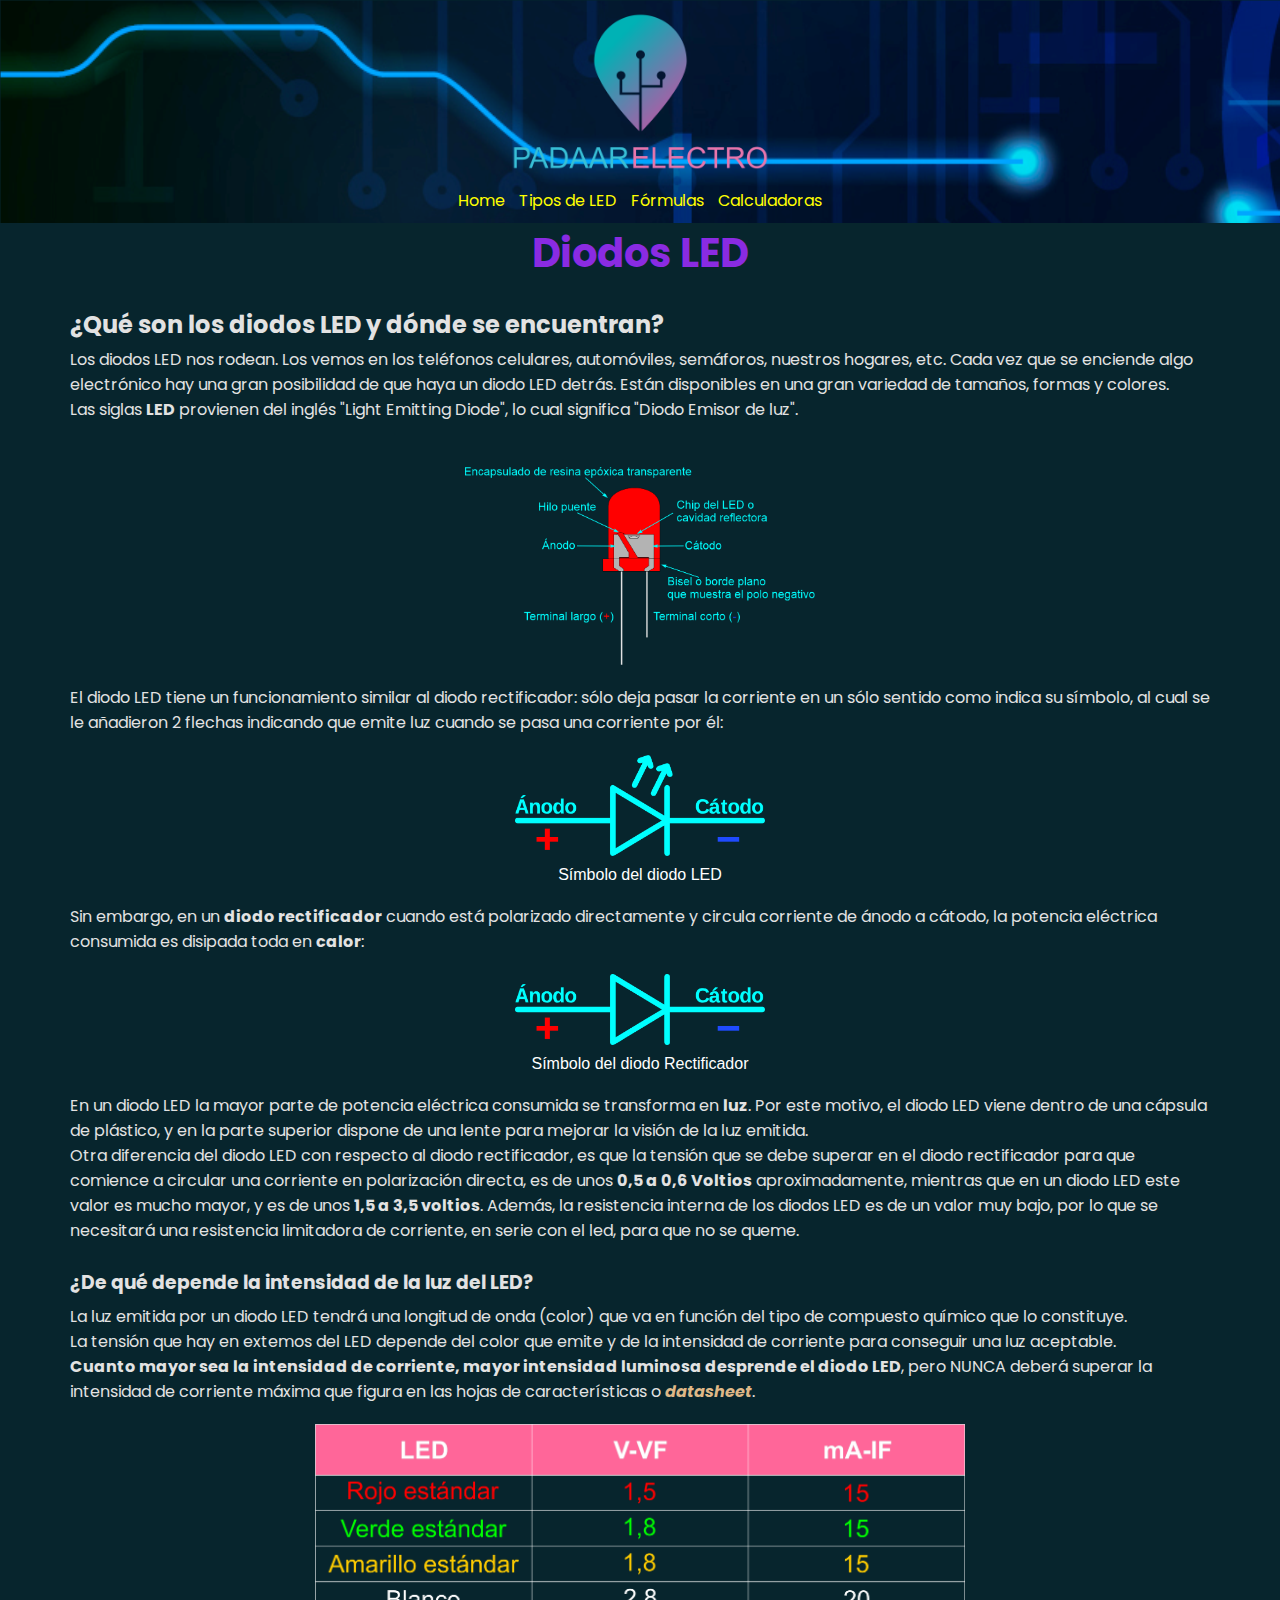
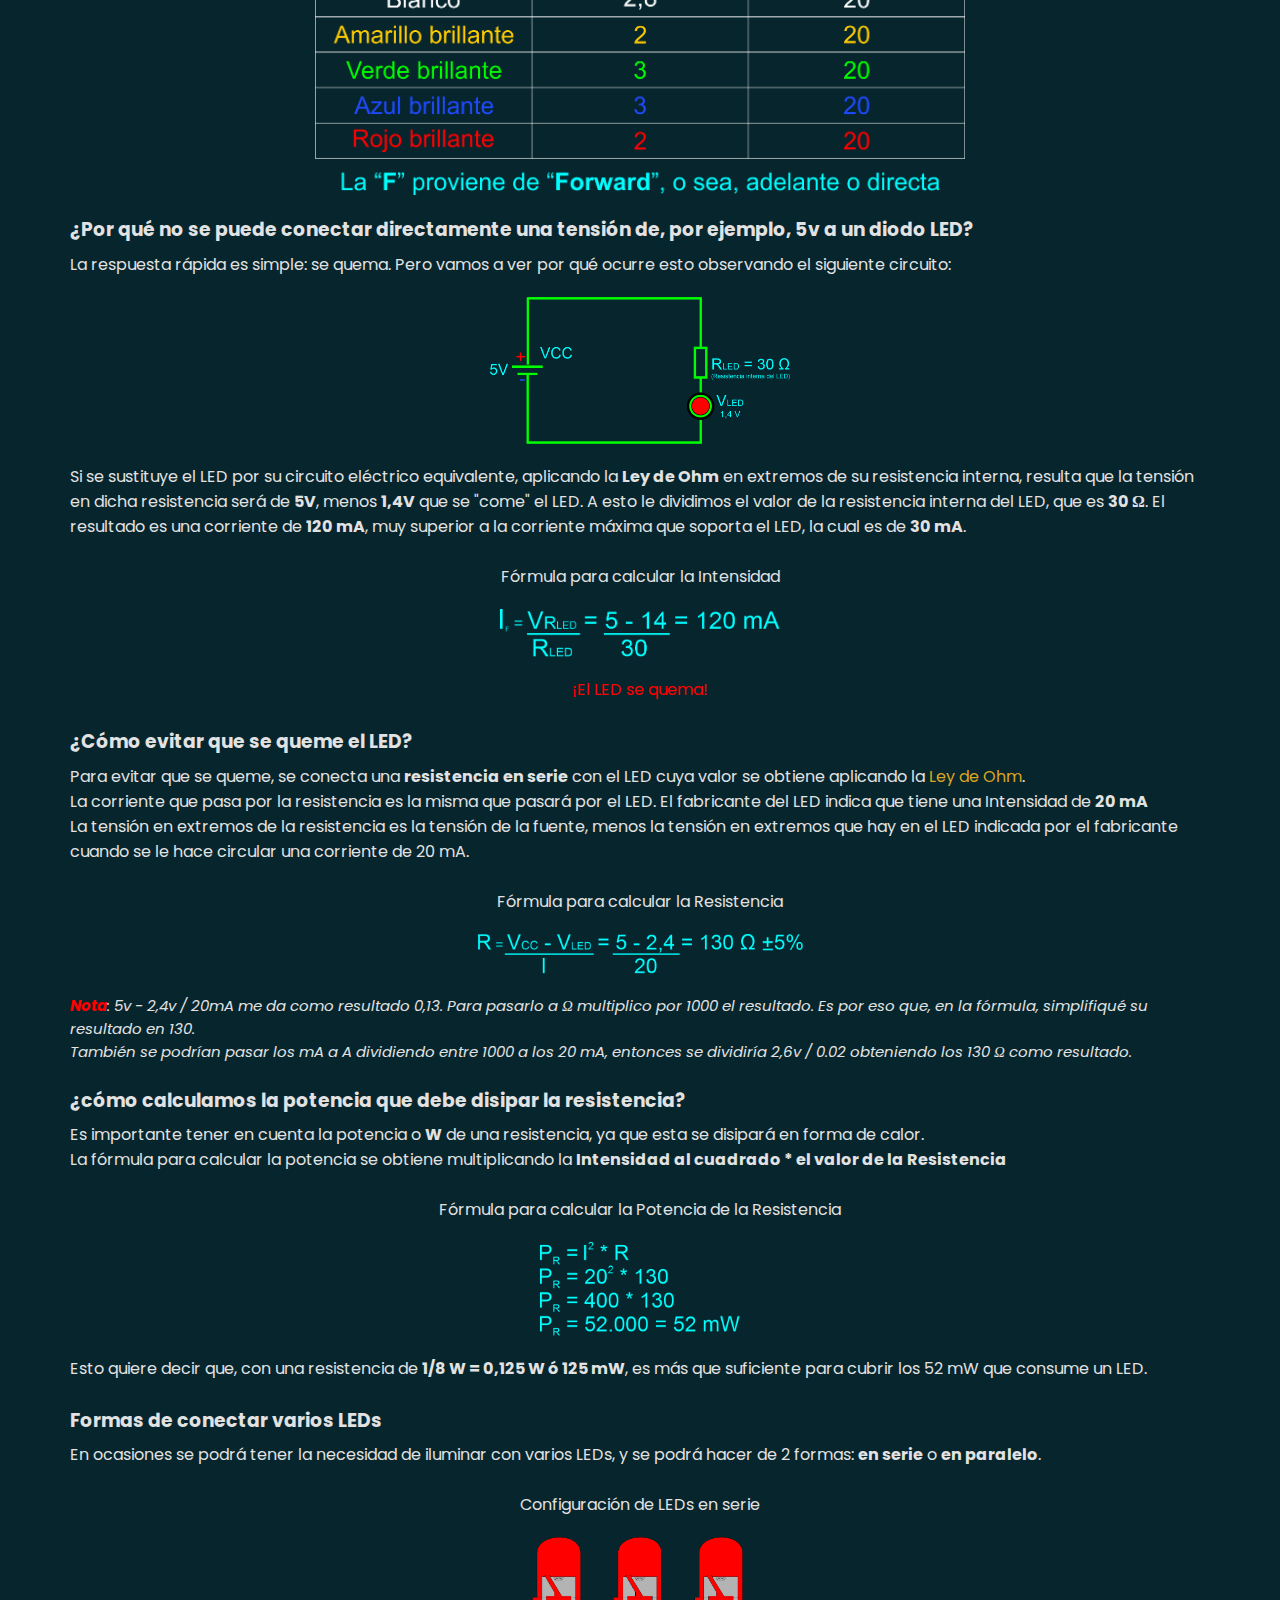
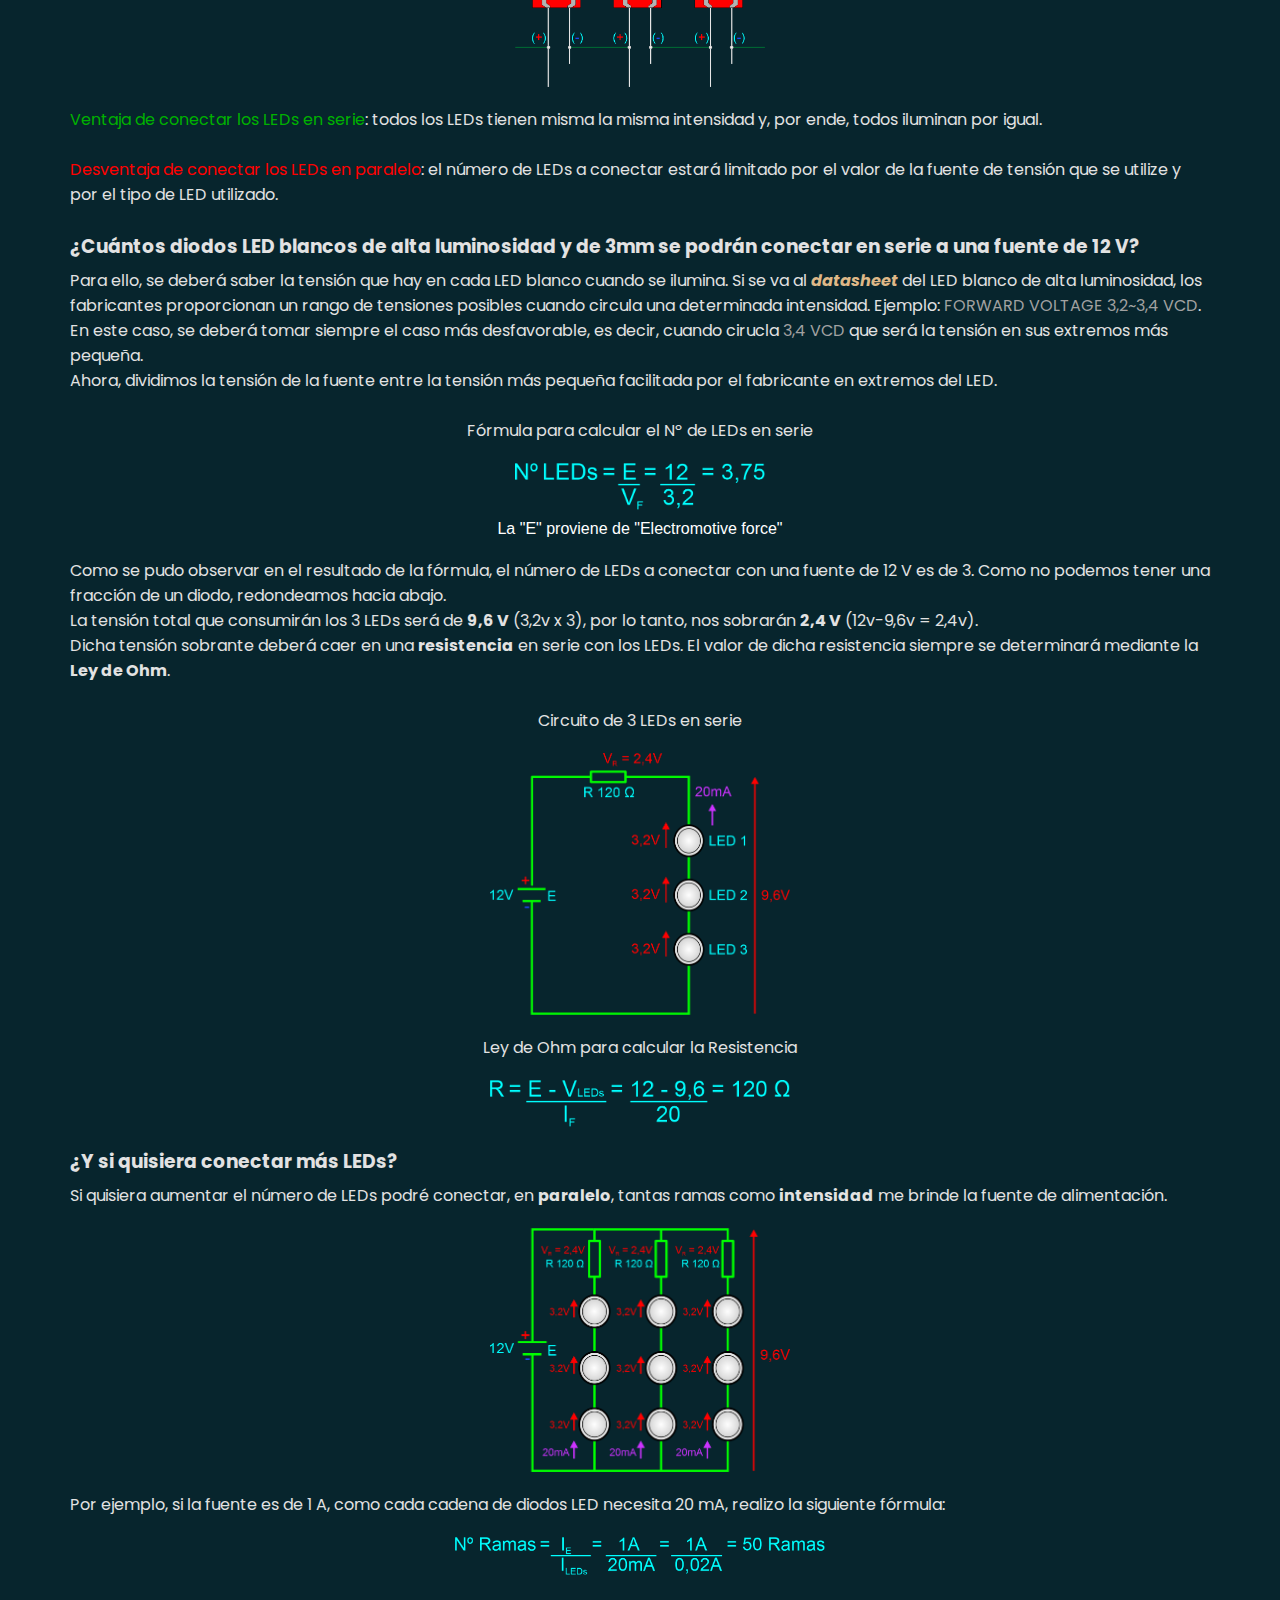
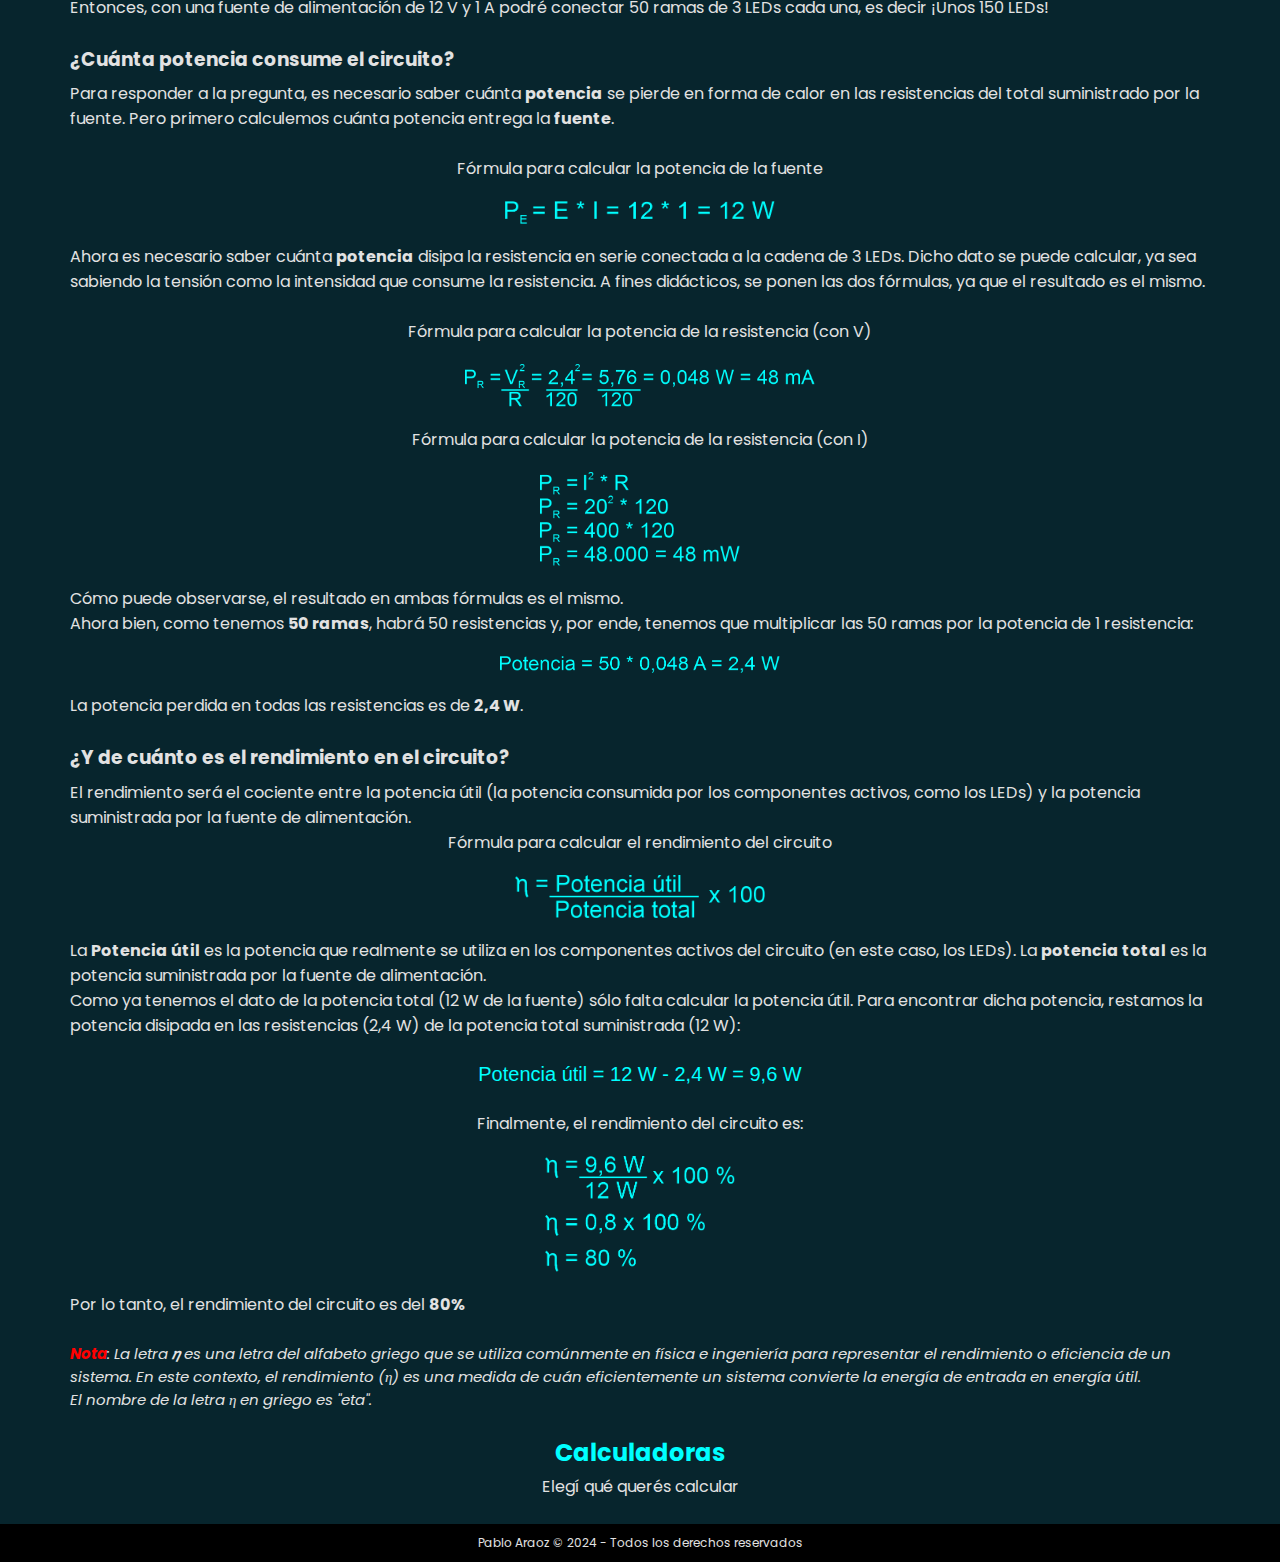
==== commit fef12596: "Modificación de imágenes y texto" ====
--- a/diodo-led.html
+++ b/diodo-led.html
@@ -35,8 +35,7 @@
 
                 <section id="introduccion" class="introduccion">
                     <h2>¿Qué son los diodos LED y dónde se encuentran?</h2>
-                    <br>
-
+                    
                     <p>Los diodos LED nos rodean. Los vemos en los teléfonos celulares, automóviles, semáforos, nuestros hogares, etc. Cada vez que se enciende algo electrónico hay una gran posibilidad de que haya un diodo LED detrás. Están disponibles en una gran variedad de tamaños, formas y colores. <br>
                     Las siglas <strong>LED</strong> provienen del inglés "Light Emitting Diode", lo cual significa "Diodo Emisor de luz".
                     <br><br>                       
@@ -71,7 +70,7 @@
 
                 <section id="tipos-led">
                     <h3>¿De qué depende la intensidad de la luz del LED?</h3>
-                    <br>
+                    
                     <p>La luz emitida por un diodo LED tendrá una longitud de onda (color) que va en función del tipo de compuesto químico que lo constituye. <br>
                     La tensión que hay en extemos del LED depende del color que emite y de la intensidad de corriente para conseguir una luz aceptable. <br> <strong>Cuanto mayor sea la intensidad de corriente, mayor intensidad luminosa desprende el diodo LED</strong>, pero NUNCA deberá superar la intensidad de corriente máxima que figura en las hojas de características o <span class="datasheet">datasheet</span>. 
                     </p>
@@ -83,8 +82,7 @@
 
                 <section id="circuitos-y-formulas">
                     <h3>¿Por qué no se puede conectar directamente una tensión de, por ejemplo, 5v a un diodo LED?</h3>
-                    <br>
-                    
+                                        
                     <p>
                         La respuesta rápida es simple: se quema. Pero vamos a ver por qué ocurre esto observando el siguiente circuito:
                     </p>
@@ -112,8 +110,7 @@
                     <br>
 
                     <h3 id="calculos-formulas">¿Cómo evitar que se queme el LED?</h3>
-                    <br>
-
+                    
                     <p>
                         Para evitar que se queme, se conecta una <strong>resistencia en serie</strong> con el LED cuya valor se obtiene aplicando la <span class="span-ohm">Ley de Ohm</span>. <br>
                         La corriente que pasa por la resistencia es la misma que pasará por el LED. El fabricante del LED indica que tiene una Intensidad de <strong>20 mA</strong> <br>
@@ -135,8 +132,7 @@
                     <h3>
                         ¿cómo calculamos la potencia que debe disipar la resistencia?
                     </h3>
-                    <br>
-
+                    
                     <p>
                         Es importante tener en cuenta la potencia o <strong>W</strong> de una resistencia, ya que esta se disipará en forma de calor. <br>
                         La fórmula para calcular la potencia se obtiene multiplicando la <strong>Intensidad al cuadrado * el valor de la Resistencia</strong> <br><br>
@@ -157,8 +153,7 @@
 
                 <section id="conexiones-de-leds">
                     <h3>Formas de conectar varios LEDs</h3>
-                    <br>
-
+                    
                     <p>
                         En ocasiones se podrá tener la necesidad de iluminar con varios LEDs, y se podrá hacer de 2 formas: <strong>en serie</strong> o <strong>en paralelo</strong>.
                     </p> <br>
@@ -176,7 +171,7 @@
                         <span class="desventaja">Desventaja de conectar los LEDs en paralelo</span>: el número de LEDs a conectar estará limitado por el valor de la fuente de tensión que se utilize y por el tipo de LED utilizado. <br><br>
                     </p>
 
-                    <h3>¿Cuántos diodos LED blancos de alta luminosidad y de 3mm se podrán conectar en serie a una fuente de 12 V? </h3> <br>
+                    <h3>¿Cuántos diodos LED blancos de alta luminosidad y de 3mm se podrán conectar en serie a una fuente de 12 V? </h3> 
 
                     <p>
                         Para ello, se deberá saber la tensión que hay en cada LED blanco cuando se ilumina. Si se va al <span class="datasheet">datasheet</span> del LED blanco de alta luminosidad, los fabricantes proporcionan un rango de tensiones posibles cuando circula una determinada intensidad. Ejemplo: <span class="forward">FORWARD VOLTAGE 3,2~3,4 VCD</span>.<br>En este caso, se deberá tomar siempre el caso más desfavorable, es decir, cuando cirucla <span class="forward">3,4 VCD</span> que será la tensión en sus extremos más pequeña. <br>
@@ -216,11 +211,17 @@
                     </figure>
 
                     <h3>¿Y si quisiera conectar más LEDs?</h3>
-                    <br>
-
-                    <p>
-                        Si quisiera aumentar el número de LEDs podré conectar, en <strong>paralelo</strong>, tantas ramas como <strong>intensidad</strong> me brinde la fuente de alimentación. <br>
-                        Por ejemplo, si la fuente es de 1 A, como cada cadena de diodos LED necesita 20 mA, realizo la siguiente fórmula:<br><br>
+                    
+                    <p>
+                        Si quisiera aumentar el número de LEDs podré conectar, en <strong>paralelo</strong>, tantas ramas como <strong>intensidad</strong> me brinde la fuente de alimentación. <br>                        
+                    </p>
+
+                    <figure class="formulas">
+                        <img src="./img/3-ramas.png" alt="3-ramas" width="300px">
+                    </figure>
+
+                    <p>
+                        Por ejemplo, si la fuente es de 1 A, como cada cadena de diodos LED necesita 20 mA, realizo la siguiente fórmula:<br>
                     </p>
 
                     <figure class="formulas">
@@ -232,8 +233,7 @@
                     </p> <br>
 
                     <h3>¿Cuánta potencia consume el circuito?</h3>
-                    <br>
-
+                    
                     <p>
                         Para responder a la pregunta, es necesario saber cuánta <strong>potencia</strong> se pierde en forma de calor en las resistencias del total suministrado por la fuente. Pero primero calculemos cuánta potencia entrega la <strong>fuente</strong>.
                     </p>
@@ -283,8 +283,7 @@
                     </p> <br>
 
                     <h3>¿Y de cuánto es el rendimiento en el circuito?</h3>
-                    <br>
-                    
+                                        
                     <p>
                         El rendimiento será el cociente entre la potencia útil (la potencia consumida por los componentes activos, como los LEDs) y la potencia suministrada por la fuente de alimentación. <br>                         
                     </p>
@@ -299,7 +298,7 @@
 
                     <p>
                         La <strong>Potencia útil</strong> es la potencia que realmente se utiliza en los componentes activos del circuito (en este caso, los LEDs). La <strong>potencia total</strong> es la potencia suministrada por la fuente de alimentación. <br>
-                        Como ya tenemos el dato de la potencia potencia total (12 W de la fuente) sólo falta calcular la potencia útil. Para encontrar la potencia útil, restamos la potencia disipada en las resistencias (2,4 W) de la potencia total suministrada (12 W):
+                        Como ya tenemos el dato de la potencia total (12 W de la fuente) sólo falta calcular la potencia útil. Para encontrar dicha potencia, restamos la potencia disipada en las resistencias (2,4 W) de la potencia total suministrada (12 W):
                     </p> <br>
 
                     <p class="formula-texto">
--- a/css/styles-comunes.css
+++ b/css/styles-comunes.css
@@ -52,7 +52,7 @@
 }
 
 h2{
-    text-align: start;
+    text-align: left;
     margin-bottom: 0.2em;
     margin-top: 1em;
     color:#e2e2e2;
@@ -60,11 +60,12 @@
 
 h3{
     color:#e2e2e2;
-    text-align: center;
+    text-align: left;
+    margin-bottom: 0.4em;
 }
 
 p{
-    text-align: justify;    
+    text-align:left;    
     color:#e2e2e2;
 }
 
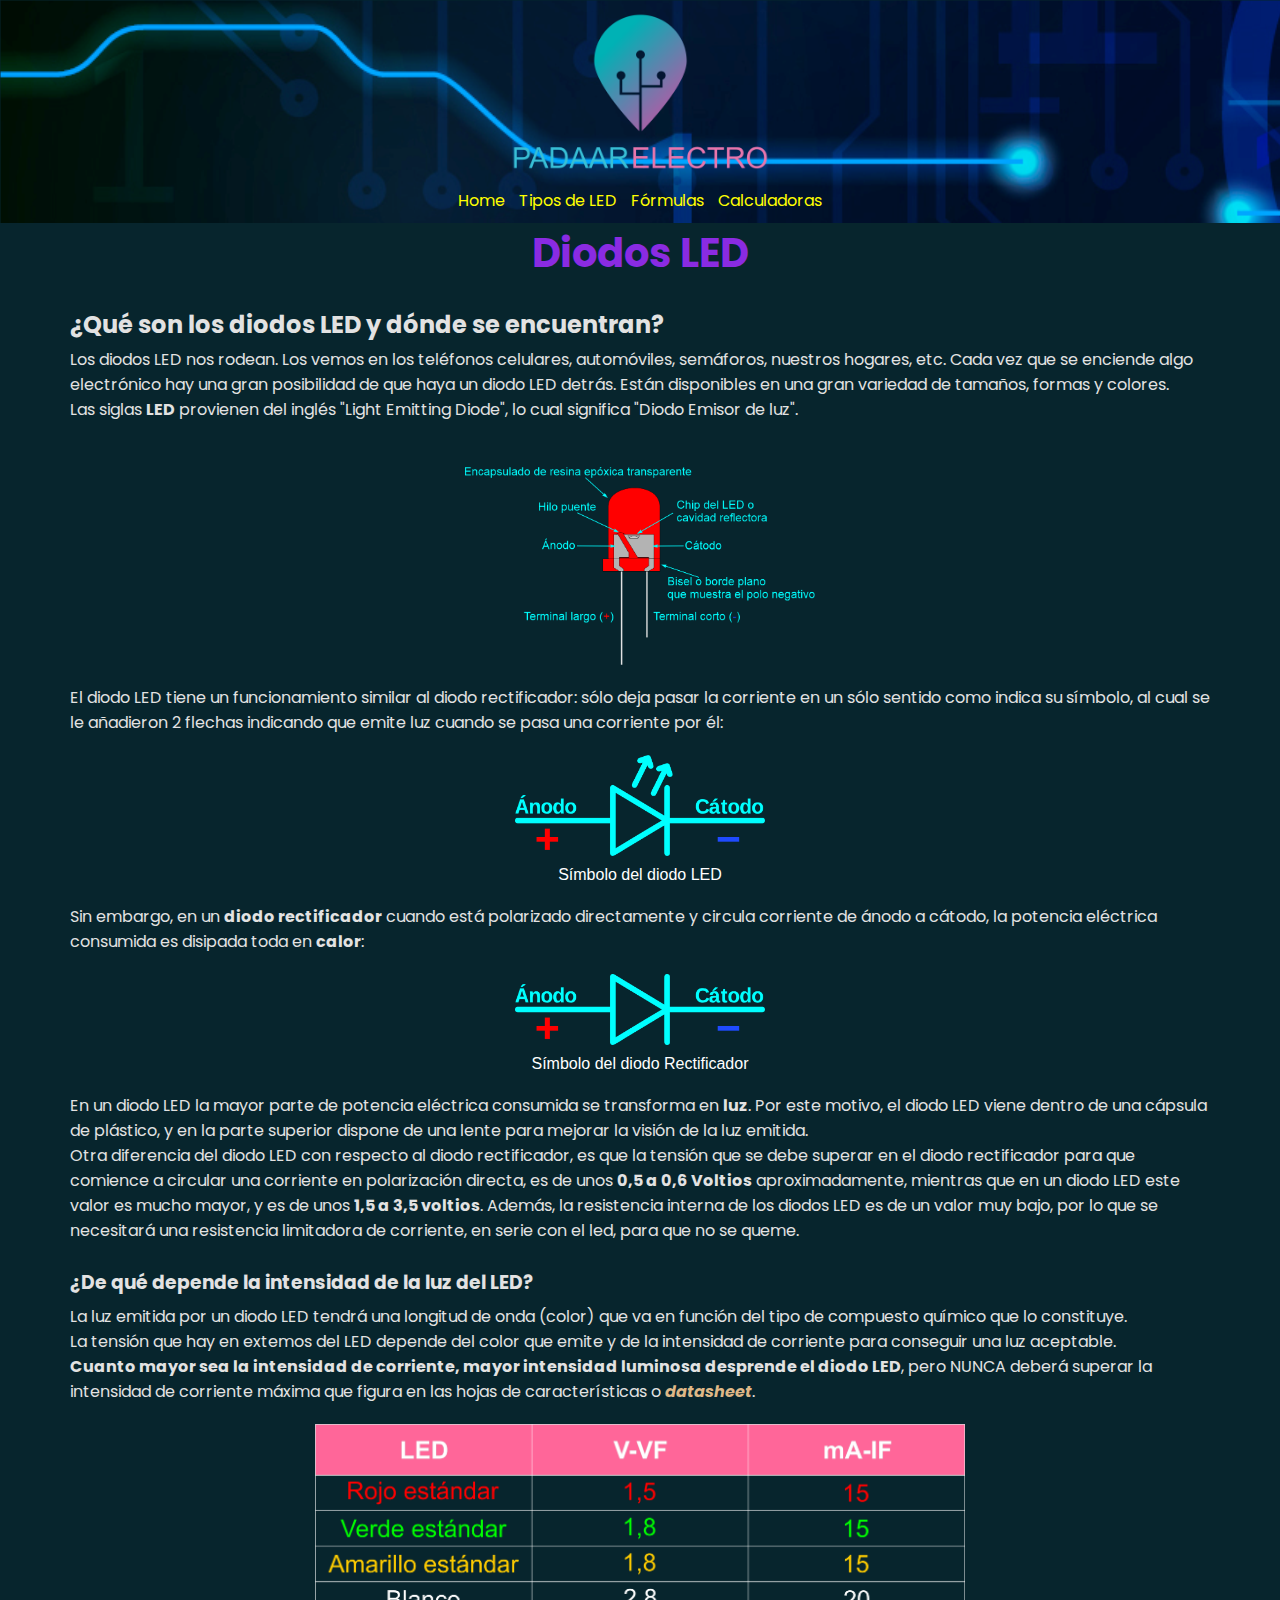
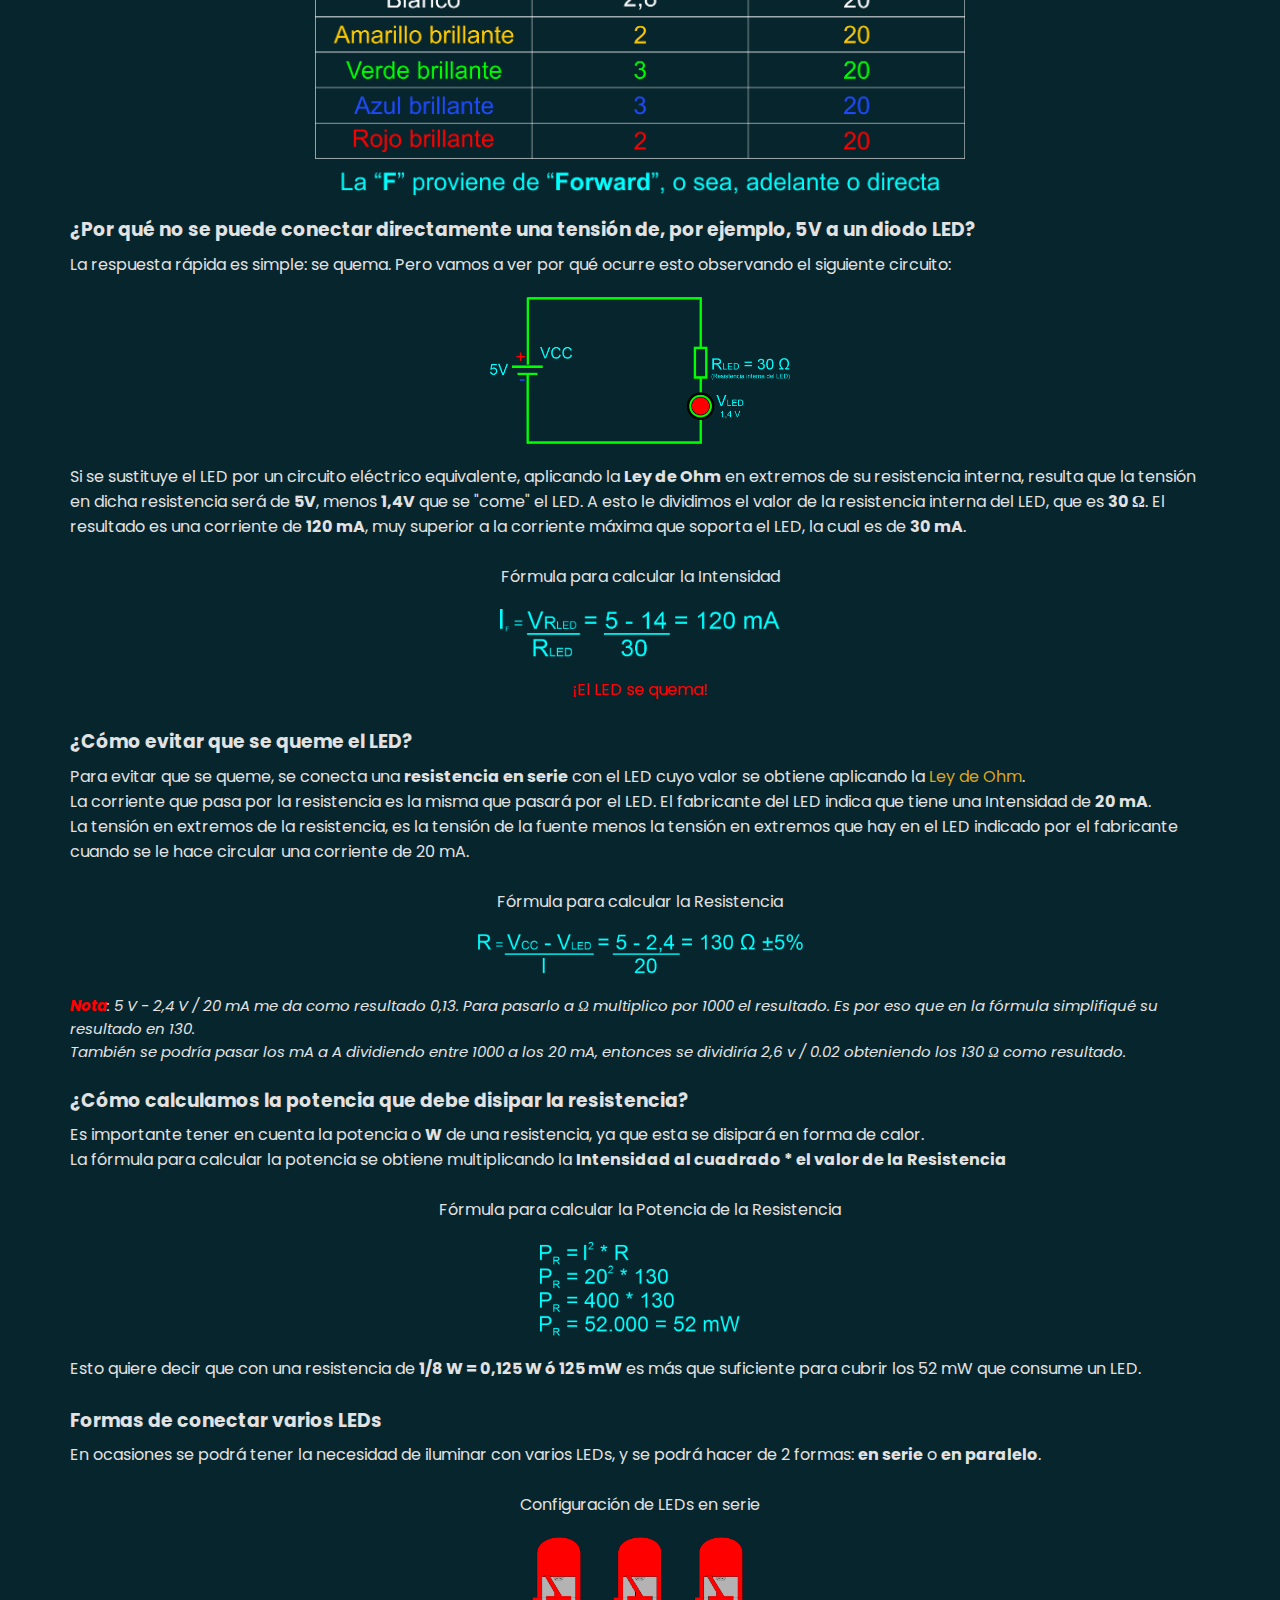
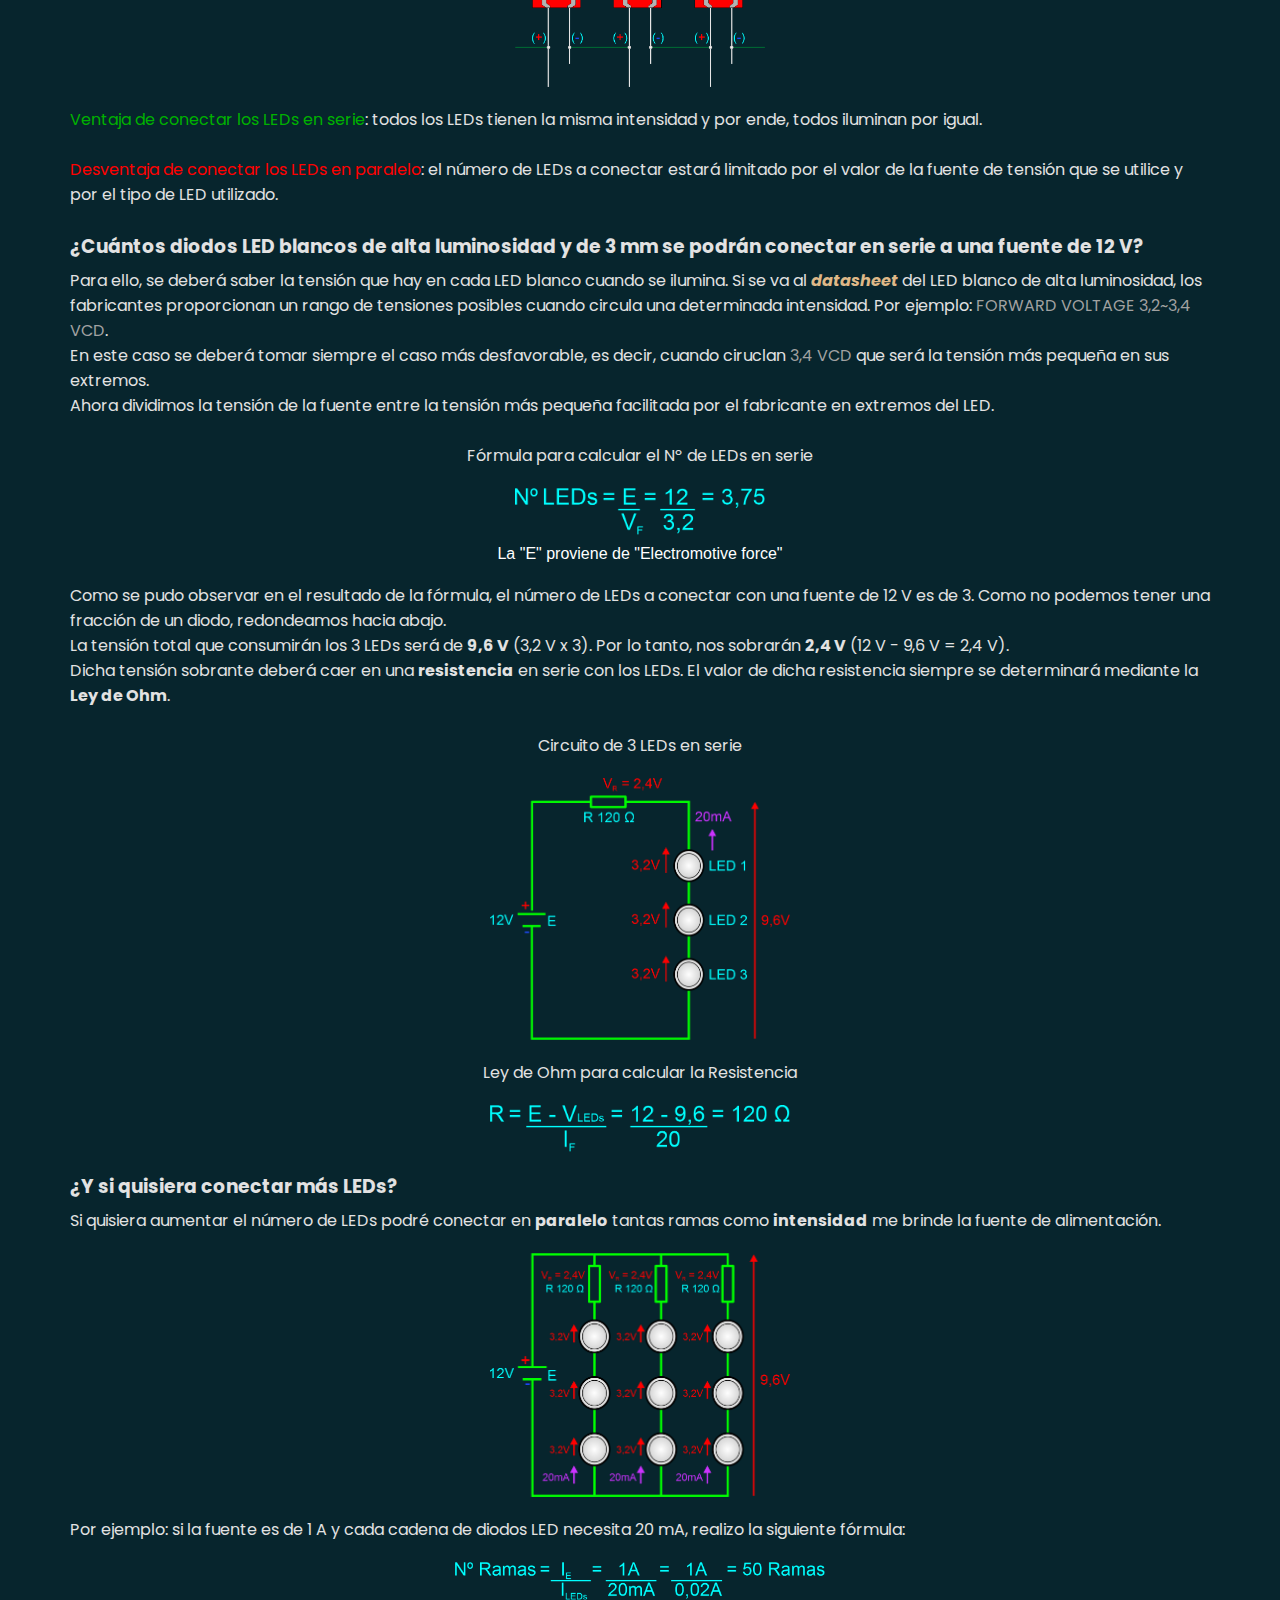
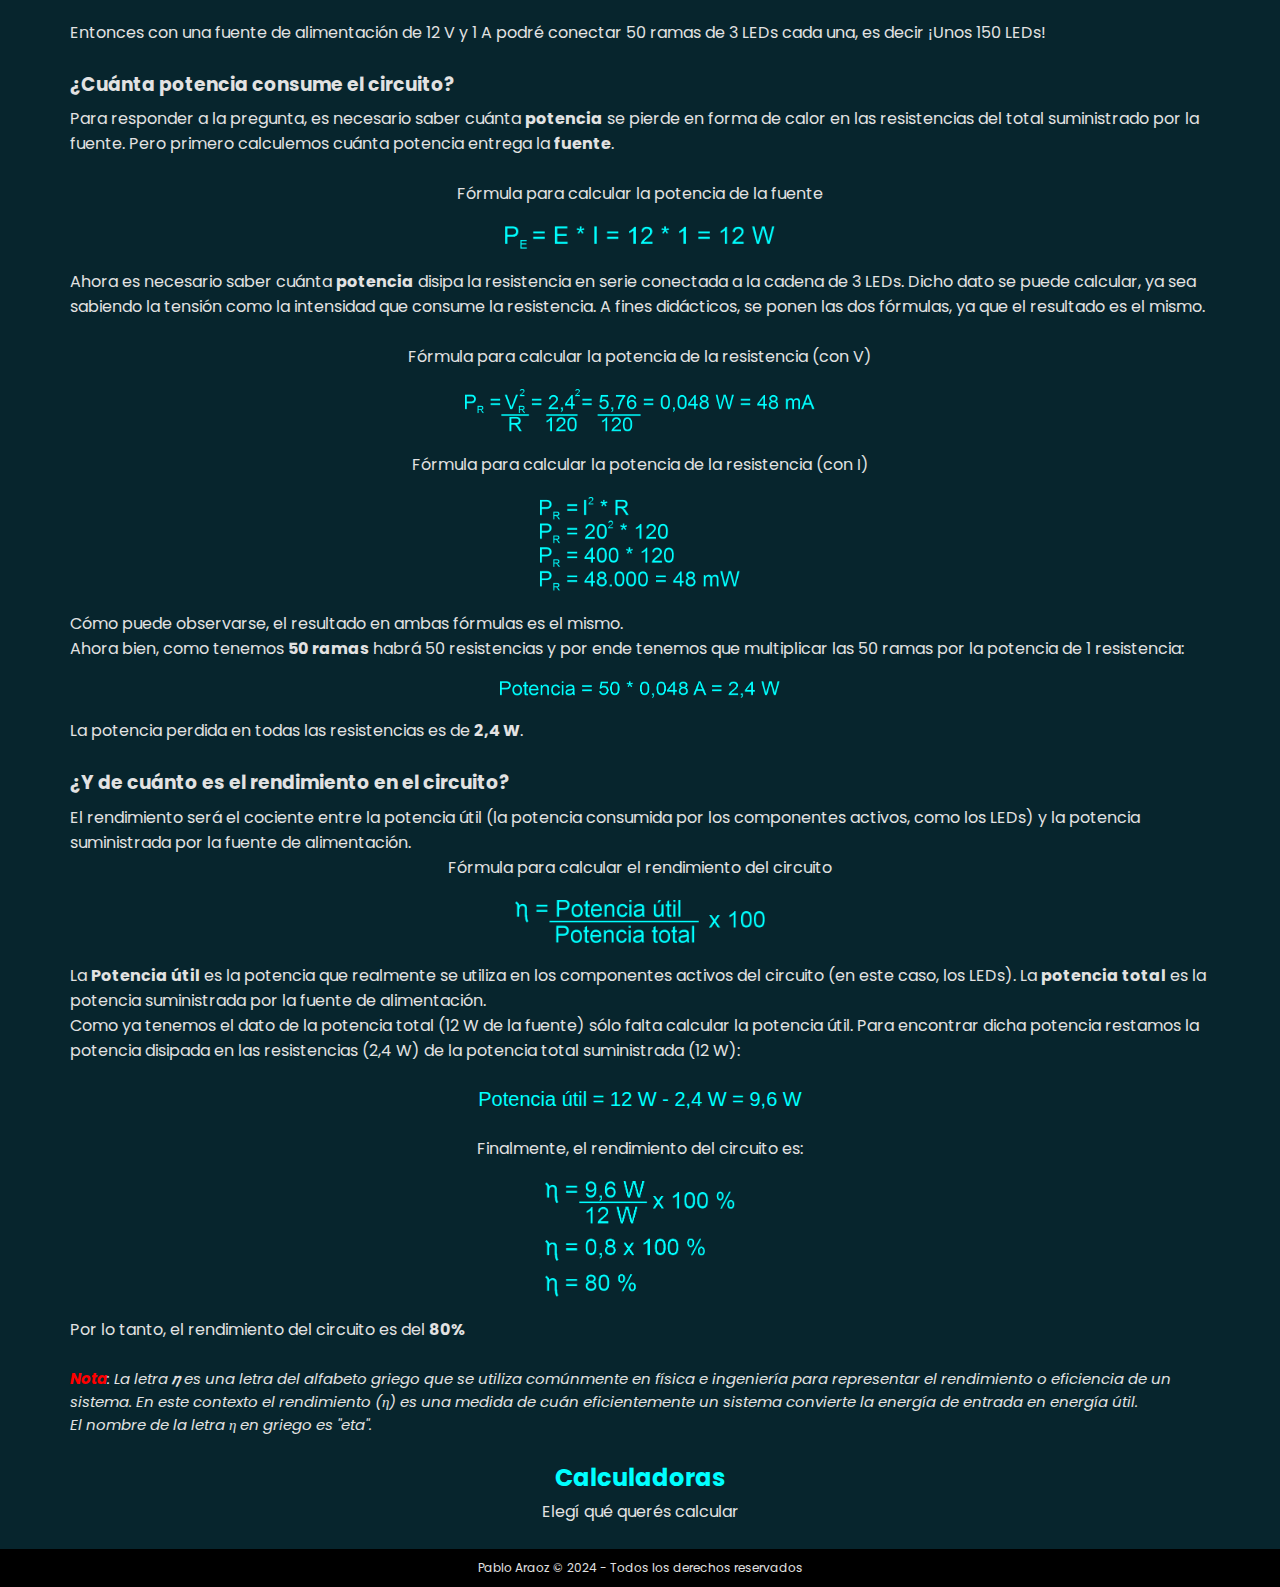
==== commit 7ad90b72: "Correcciónes ortográficas" ====
--- a/diodo-led.html
+++ b/diodo-led.html
@@ -81,7 +81,7 @@
                 </section>
 
                 <section id="circuitos-y-formulas">
-                    <h3>¿Por qué no se puede conectar directamente una tensión de, por ejemplo, 5v a un diodo LED?</h3>
+                    <h3>¿Por qué no se puede conectar directamente una tensión de, por ejemplo, 5V a un diodo LED?</h3>
                                         
                     <p>
                         La respuesta rápida es simple: se quema. Pero vamos a ver por qué ocurre esto observando el siguiente circuito:
@@ -92,7 +92,7 @@
                     </figure>
 
                     <p>
-                        Si se sustituye el LED por su circuito eléctrico equivalente, aplicando la <strong>Ley de Ohm</strong> en extremos de su resistencia interna, resulta que la tensión en dicha resistencia será de <strong>5V</strong>, menos <strong>1,4V</strong> que se "come" el LED. A esto le dividimos el valor de la resistencia interna del LED, que es <strong>30 Ω</strong>. El resultado es una corriente de <strong>120 mA</strong>, muy superior a la corriente máxima que soporta el LED, la cual es de <strong>30 mA</strong>.
+                        Si se sustituye el LED por un circuito eléctrico equivalente, aplicando la <strong>Ley de Ohm</strong> en extremos de su resistencia interna, resulta que la tensión en dicha resistencia será de <strong>5V</strong>, menos <strong>1,4V</strong> que se "come" el LED. A esto le dividimos el valor de la resistencia interna del LED, que es <strong>30 Ω</strong>. El resultado es una corriente de <strong>120 mA</strong>, muy superior a la corriente máxima que soporta el LED, la cual es de <strong>30 mA</strong>.
                         <br><br>
                     </p>    
                     
@@ -112,9 +112,9 @@
                     <h3 id="calculos-formulas">¿Cómo evitar que se queme el LED?</h3>
                     
                     <p>
-                        Para evitar que se queme, se conecta una <strong>resistencia en serie</strong> con el LED cuya valor se obtiene aplicando la <span class="span-ohm">Ley de Ohm</span>. <br>
-                        La corriente que pasa por la resistencia es la misma que pasará por el LED. El fabricante del LED indica que tiene una Intensidad de <strong>20 mA</strong> <br>
-                        La tensión en extremos de la resistencia es la tensión de la fuente, menos la tensión en extremos que hay en el LED indicada por el fabricante cuando se le hace circular una corriente de 20 mA. <br><br>
+                        Para evitar que se queme, se conecta una <strong>resistencia en serie</strong> con el LED cuyo valor se obtiene aplicando la <span class="span-ohm">Ley de Ohm</span>. <br>
+                        La corriente que pasa por la resistencia es la misma que pasará por el LED. El fabricante del LED indica que tiene una Intensidad de <strong>20 mA</strong>. <br>
+                        La tensión en extremos de la resistencia, es la tensión de la fuente menos la tensión en extremos que hay en el LED indicado por el fabricante cuando se le hace circular una corriente de 20 mA. <br><br>
                     </p>
 
                     <p class="formulas-subtitulo">
@@ -126,11 +126,11 @@
                     </figure>
 
                     <p class="nota">
-                        <span class="nota-roja">Nota</span>: 5v - 2,4v / 20mA me da como resultado 0,13. Para pasarlo a Ω multiplico por 1000 el resultado. Es por eso que, en la fórmula, simplifiqué su resultado en 130. <br> También se podrían pasar los mA a A dividiendo entre 1000 a los 20 mA, entonces se dividiría 2,6v / 0.02 obteniendo los 130 Ω como resultado. <br><br>
+                        <span class="nota-roja">Nota</span>: 5 V - 2,4 V / 20 mA me da como resultado 0,13. Para pasarlo a Ω multiplico por 1000 el resultado. Es por eso que en la fórmula simplifiqué su resultado en 130. <br> También se podría pasar los mA a A dividiendo entre 1000 a los 20 mA, entonces se dividiría 2,6 v / 0.02 obteniendo los 130 Ω como resultado. <br><br>
                     </p>
 
                     <h3>
-                        ¿cómo calculamos la potencia que debe disipar la resistencia?
+                        ¿Cómo calculamos la potencia que debe disipar la resistencia?
                     </h3>
                     
                     <p>
@@ -147,7 +147,7 @@
                     </figure>
 
                     <p>
-                        Esto quiere decir que, con una resistencia de <strong>1/8 W = 0,125 W ó 125 mW</strong>, es más que suficiente para cubrir los 52 mW que consume un LED. 
+                        Esto quiere decir que con una resistencia de <strong>1/8 W = 0,125 W ó 125 mW</strong> es más que suficiente para cubrir los 52 mW que consume un LED. 
                     </p>
                 </section> <br>
 
@@ -167,15 +167,15 @@
                     </figure>
 
                     <p>
-                        <span class="ventaja">Ventaja de conectar los LEDs en serie</span>: todos los LEDs tienen misma la misma intensidad y, por ende, todos iluminan por igual. <br><br>
-                        <span class="desventaja">Desventaja de conectar los LEDs en paralelo</span>: el número de LEDs a conectar estará limitado por el valor de la fuente de tensión que se utilize y por el tipo de LED utilizado. <br><br>
-                    </p>
-
-                    <h3>¿Cuántos diodos LED blancos de alta luminosidad y de 3mm se podrán conectar en serie a una fuente de 12 V? </h3> 
-
-                    <p>
-                        Para ello, se deberá saber la tensión que hay en cada LED blanco cuando se ilumina. Si se va al <span class="datasheet">datasheet</span> del LED blanco de alta luminosidad, los fabricantes proporcionan un rango de tensiones posibles cuando circula una determinada intensidad. Ejemplo: <span class="forward">FORWARD VOLTAGE 3,2~3,4 VCD</span>.<br>En este caso, se deberá tomar siempre el caso más desfavorable, es decir, cuando cirucla <span class="forward">3,4 VCD</span> que será la tensión en sus extremos más pequeña. <br>
-                        Ahora, dividimos la tensión de la fuente entre la tensión más pequeña facilitada por el fabricante en extremos del LED. <br><br>
+                        <span class="ventaja">Ventaja de conectar los LEDs en serie</span>: todos los LEDs tienen la misma intensidad y por ende, todos iluminan por igual. <br><br>
+                        <span class="desventaja">Desventaja de conectar los LEDs en paralelo</span>: el número de LEDs a conectar estará limitado por el valor de la fuente de tensión que se utilice y por el tipo de LED utilizado. <br><br>
+                    </p>
+
+                    <h3>¿Cuántos diodos LED blancos de alta luminosidad y de 3 mm se podrán conectar en serie a una fuente de 12 V? </h3> 
+
+                    <p>
+                        Para ello, se deberá saber la tensión que hay en cada LED blanco cuando se ilumina. Si se va al <span class="datasheet">datasheet</span> del LED blanco de alta luminosidad, los fabricantes proporcionan un rango de tensiones posibles cuando circula una determinada intensidad. Por ejemplo: <span class="forward">FORWARD VOLTAGE 3,2~3,4 VCD</span>.<br>En este caso se deberá tomar siempre el caso más desfavorable, es decir, cuando ciruclan <span class="forward">3,4 VCD</span> que será la tensión más pequeña en sus extremos.<br>
+                        Ahora dividimos la tensión de la fuente entre la tensión más pequeña facilitada por el fabricante en extremos del LED. <br><br>
                     </p>
 
                     <p class="formulas-subtitulo">
@@ -189,7 +189,7 @@
 
                     <p>
                         Como se pudo observar en el resultado de la fórmula, el número de LEDs a conectar con una fuente de 12 V es de 3. Como no podemos tener una fracción de un diodo, redondeamos hacia abajo.
-                        <br>La tensión total que consumirán los 3 LEDs será de <strong>9,6 V</strong> (3,2v x 3), por lo tanto, nos sobrarán <strong>2,4 V</strong> (12v-9,6v = 2,4v). 
+                        <br>La tensión total que consumirán los 3 LEDs será de <strong>9,6 V</strong> (3,2 V x 3). Por lo tanto, nos sobrarán <strong>2,4 V</strong> (12 V - 9,6 V = 2,4 V). 
                         <br>Dicha tensión sobrante deberá caer en una <strong>resistencia</strong> en serie con los LEDs. 
                         El valor de dicha resistencia siempre se determinará mediante la <strong>Ley de Ohm</strong>. <br><br>
                     </p>
@@ -213,7 +213,7 @@
                     <h3>¿Y si quisiera conectar más LEDs?</h3>
                     
                     <p>
-                        Si quisiera aumentar el número de LEDs podré conectar, en <strong>paralelo</strong>, tantas ramas como <strong>intensidad</strong> me brinde la fuente de alimentación. <br>                        
+                        Si quisiera aumentar el número de LEDs podré conectar en <strong>paralelo</strong> tantas ramas como <strong>intensidad</strong> me brinde la fuente de alimentación. <br>                        
                     </p>
 
                     <figure class="formulas">
@@ -221,7 +221,7 @@
                     </figure>
 
                     <p>
-                        Por ejemplo, si la fuente es de 1 A, como cada cadena de diodos LED necesita 20 mA, realizo la siguiente fórmula:<br>
+                        Por ejemplo: si la fuente es de 1 A y cada cadena de diodos LED necesita 20 mA, realizo la siguiente fórmula:<br>
                     </p>
 
                     <figure class="formulas">
@@ -229,7 +229,7 @@
                     </figure>
 
                     <p>
-                        Entonces, con una fuente de alimentación de 12 V y 1 A podré conectar 50 ramas de 3 LEDs cada una, es decir ¡Unos 150 LEDs!
+                        Entonces con una fuente de alimentación de 12 V y 1 A podré conectar 50 ramas de 3 LEDs cada una, es decir ¡Unos 150 LEDs!
                     </p> <br>
 
                     <h3>¿Cuánta potencia consume el circuito?</h3>
@@ -271,7 +271,7 @@
 
                     <p>
                         Cómo puede observarse, el resultado en ambas fórmulas es el mismo. <br>
-                        Ahora bien, como tenemos <strong>50 ramas</strong>, habrá 50 resistencias y, por ende,  tenemos que multiplicar las 50 ramas por la potencia de 1 resistencia: 
+                        Ahora bien, como tenemos <strong>50 ramas</strong> habrá 50 resistencias y por ende tenemos que multiplicar las 50 ramas por la potencia de 1 resistencia: 
                     </p>
 
                     <figure class="formulas">
@@ -298,7 +298,7 @@
 
                     <p>
                         La <strong>Potencia útil</strong> es la potencia que realmente se utiliza en los componentes activos del circuito (en este caso, los LEDs). La <strong>potencia total</strong> es la potencia suministrada por la fuente de alimentación. <br>
-                        Como ya tenemos el dato de la potencia total (12 W de la fuente) sólo falta calcular la potencia útil. Para encontrar dicha potencia, restamos la potencia disipada en las resistencias (2,4 W) de la potencia total suministrada (12 W):
+                        Como ya tenemos el dato de la potencia total (12 W de la fuente) sólo falta calcular la potencia útil. Para encontrar dicha potencia restamos la potencia disipada en las resistencias (2,4 W) de la potencia total suministrada (12 W):
                     </p> <br>
 
                     <p class="formula-texto">
@@ -318,7 +318,7 @@
                     </p><br>
 
                     <p class="nota">
-                        <span class="nota-roja">Nota</span>: La letra <strong>𝜂</strong> es una letra del alfabeto griego que se utiliza comúnmente en física e ingeniería para representar el rendimiento o eficiencia de un sistema. En este contexto, el rendimiento (η) es una medida de cuán eficientemente un sistema convierte la energía de entrada en energía útil.
+                        <span class="nota-roja">Nota</span>: La letra <strong>𝜂</strong> es una letra del alfabeto griego que se utiliza comúnmente en física e ingeniería para representar el rendimiento o eficiencia de un sistema. En este contexto el rendimiento (η) es una medida de cuán eficientemente un sistema convierte la energía de entrada en energía útil.
                         <br>
                         El nombre de la letra η en griego es "eta".
                     </p>
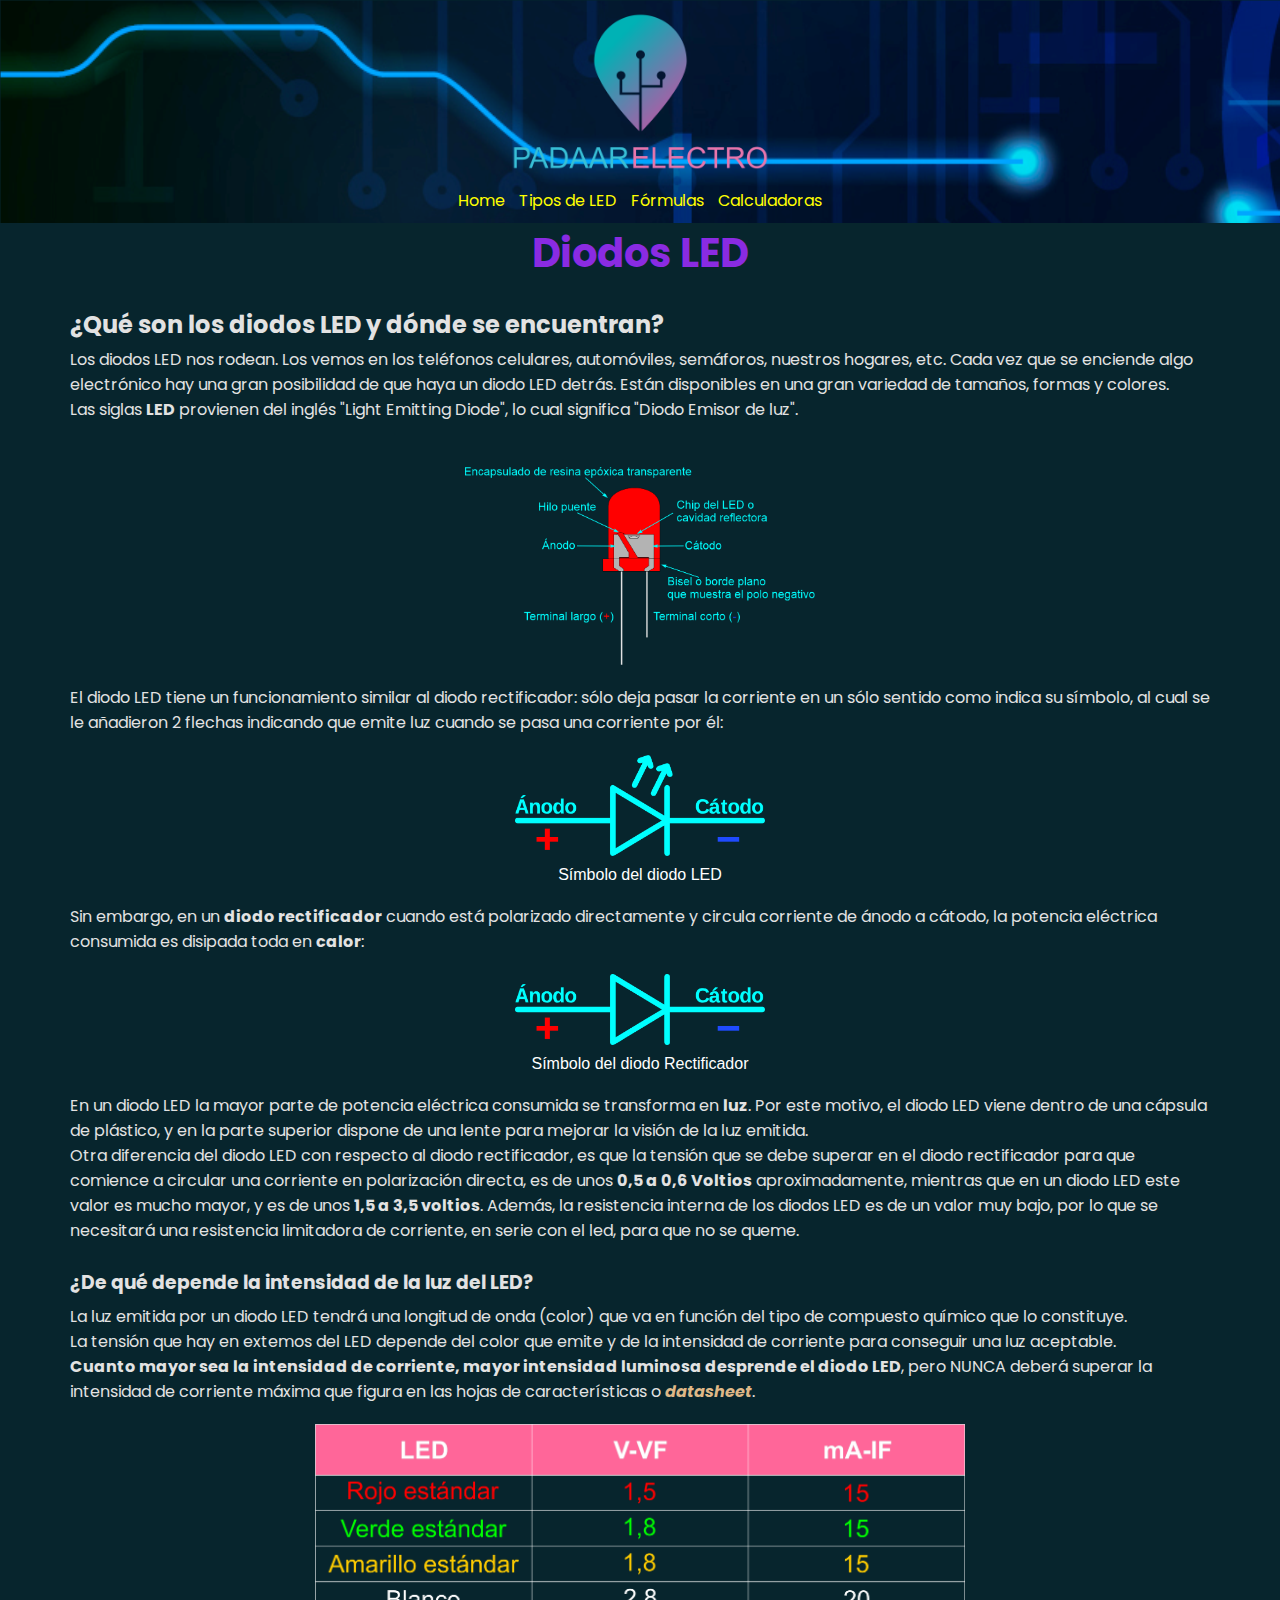
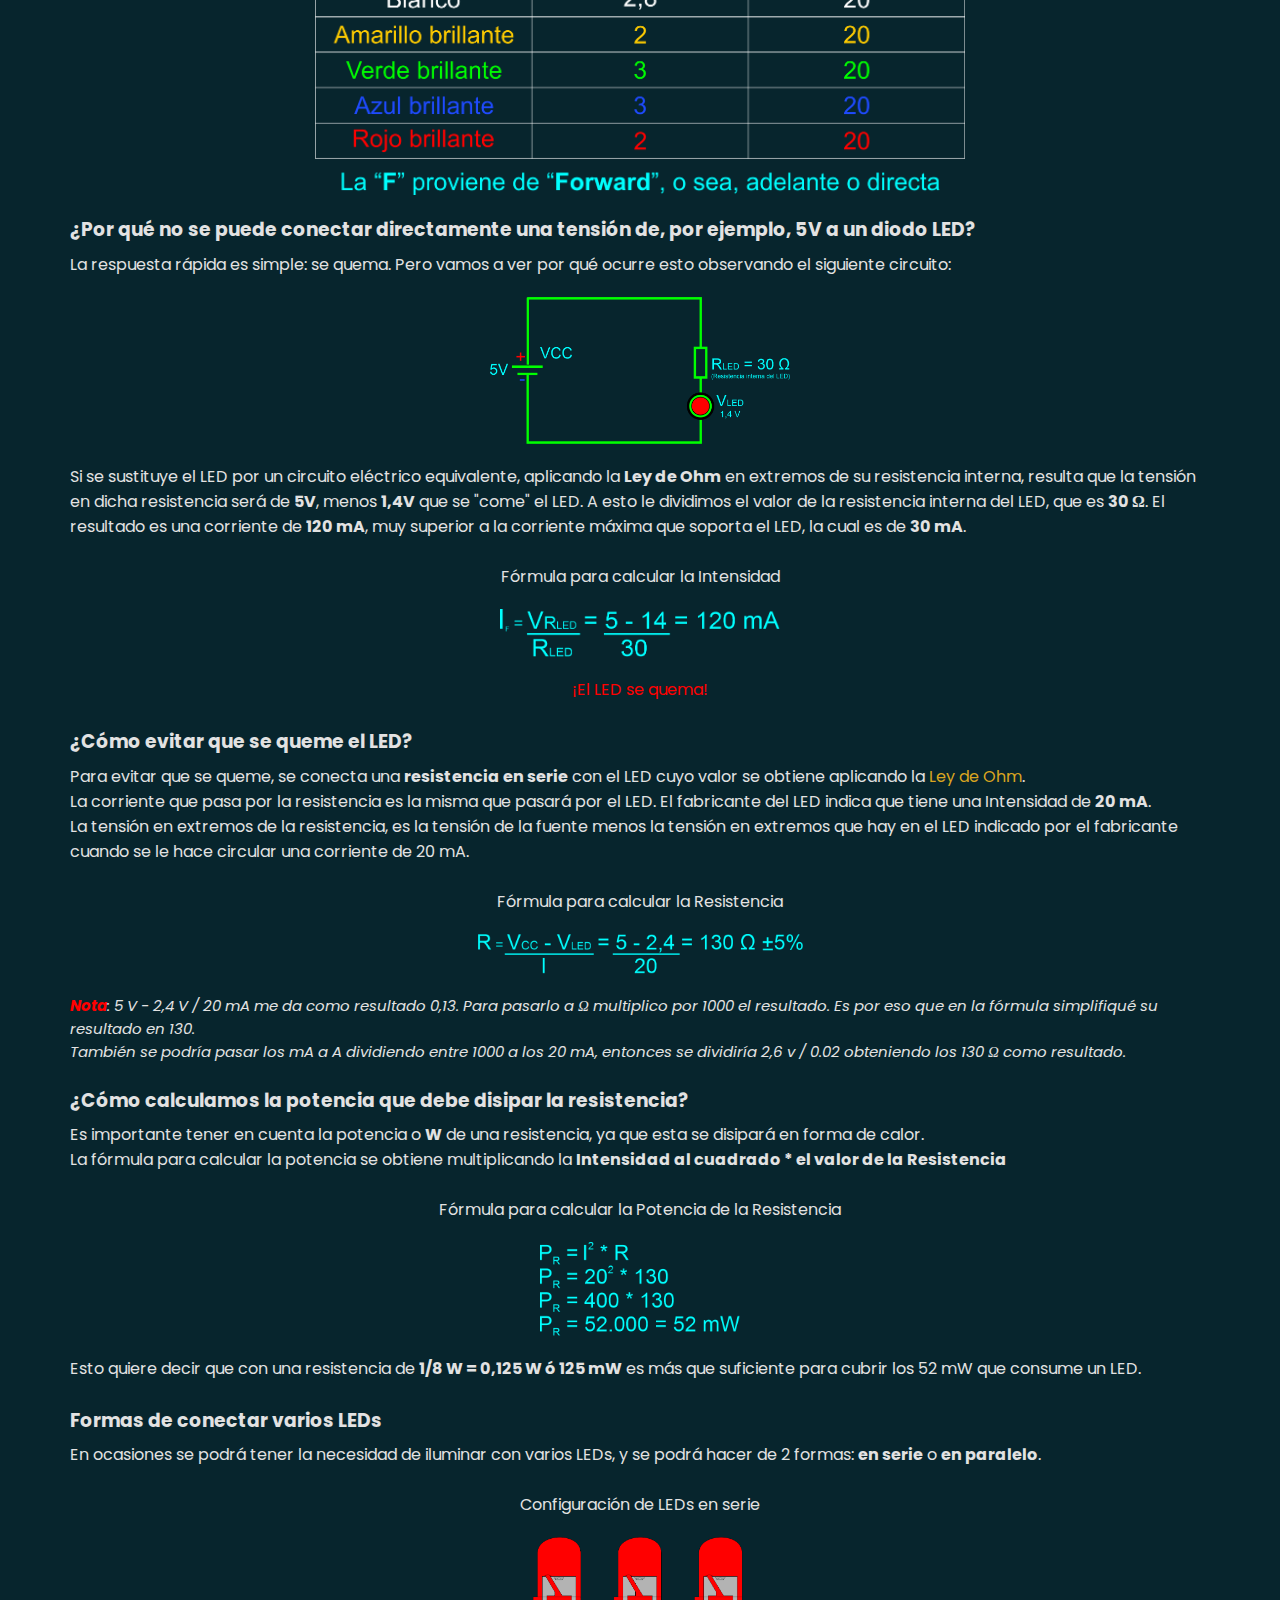
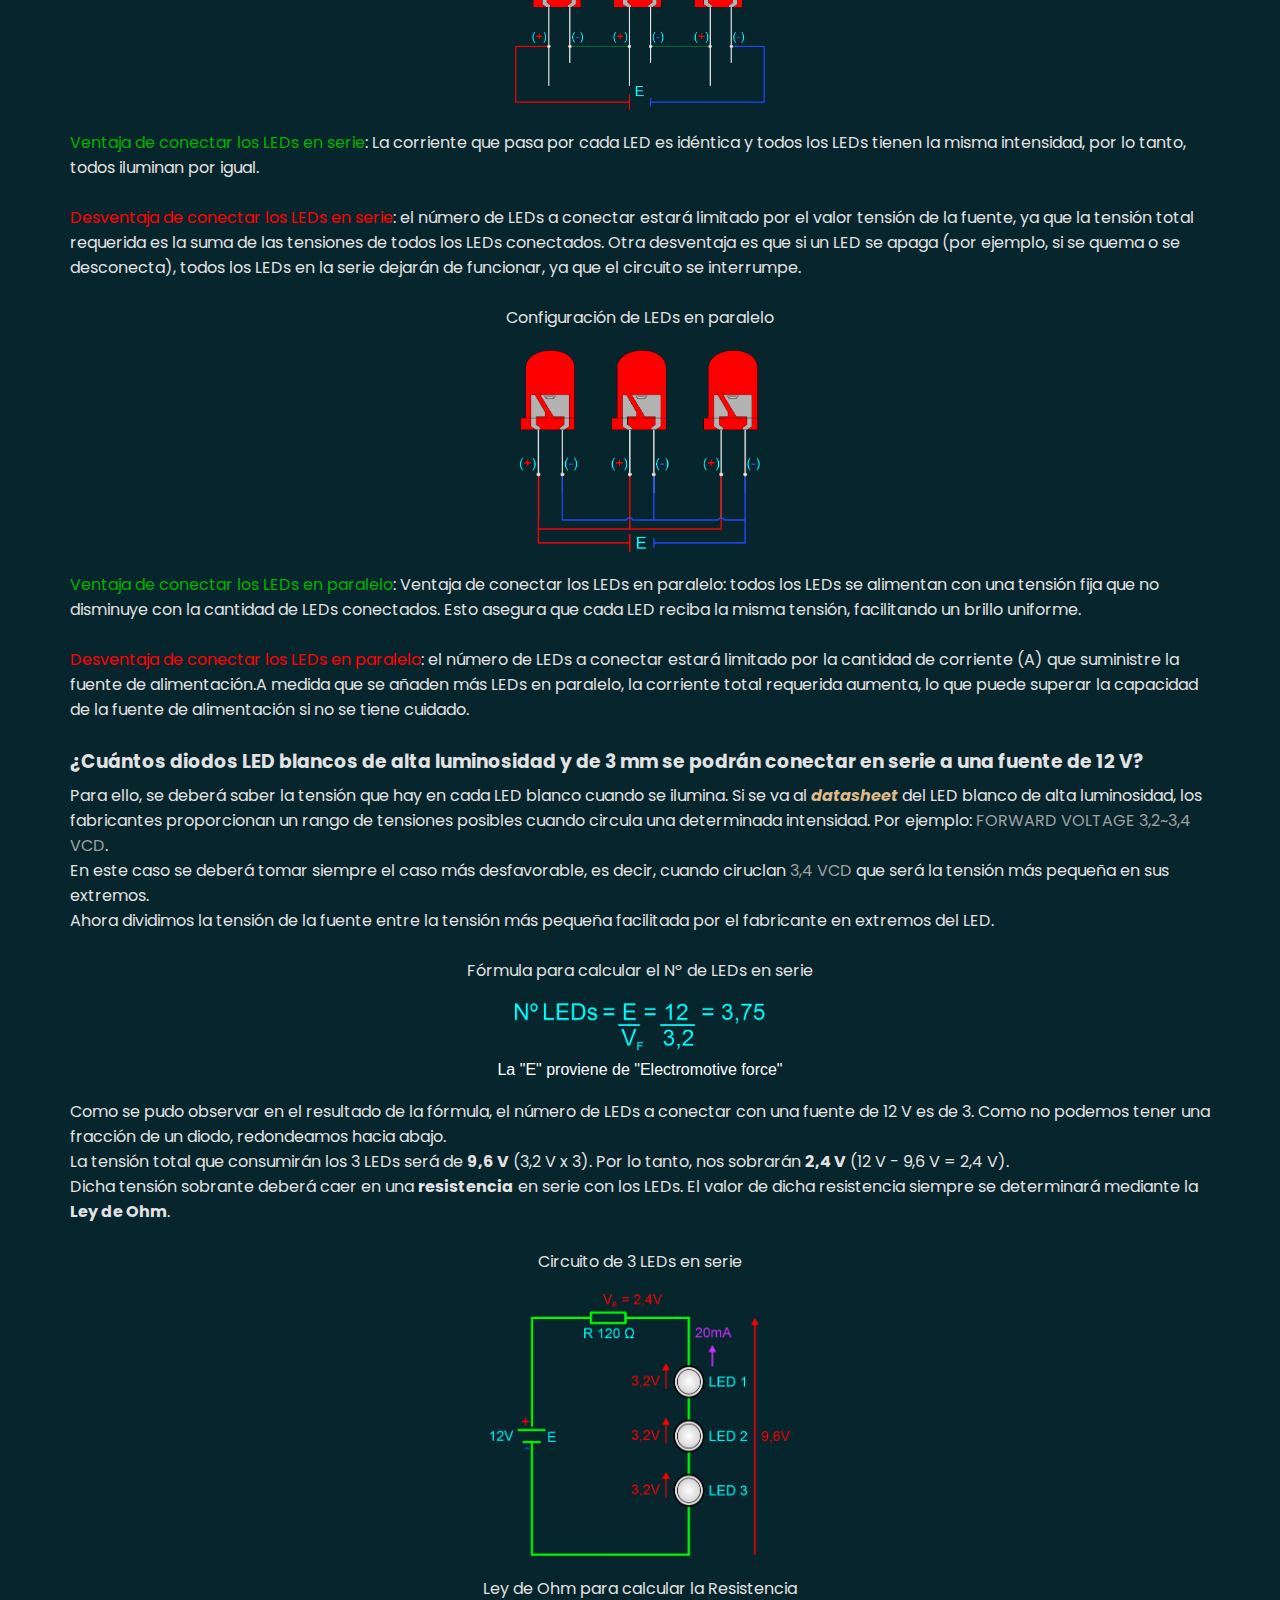
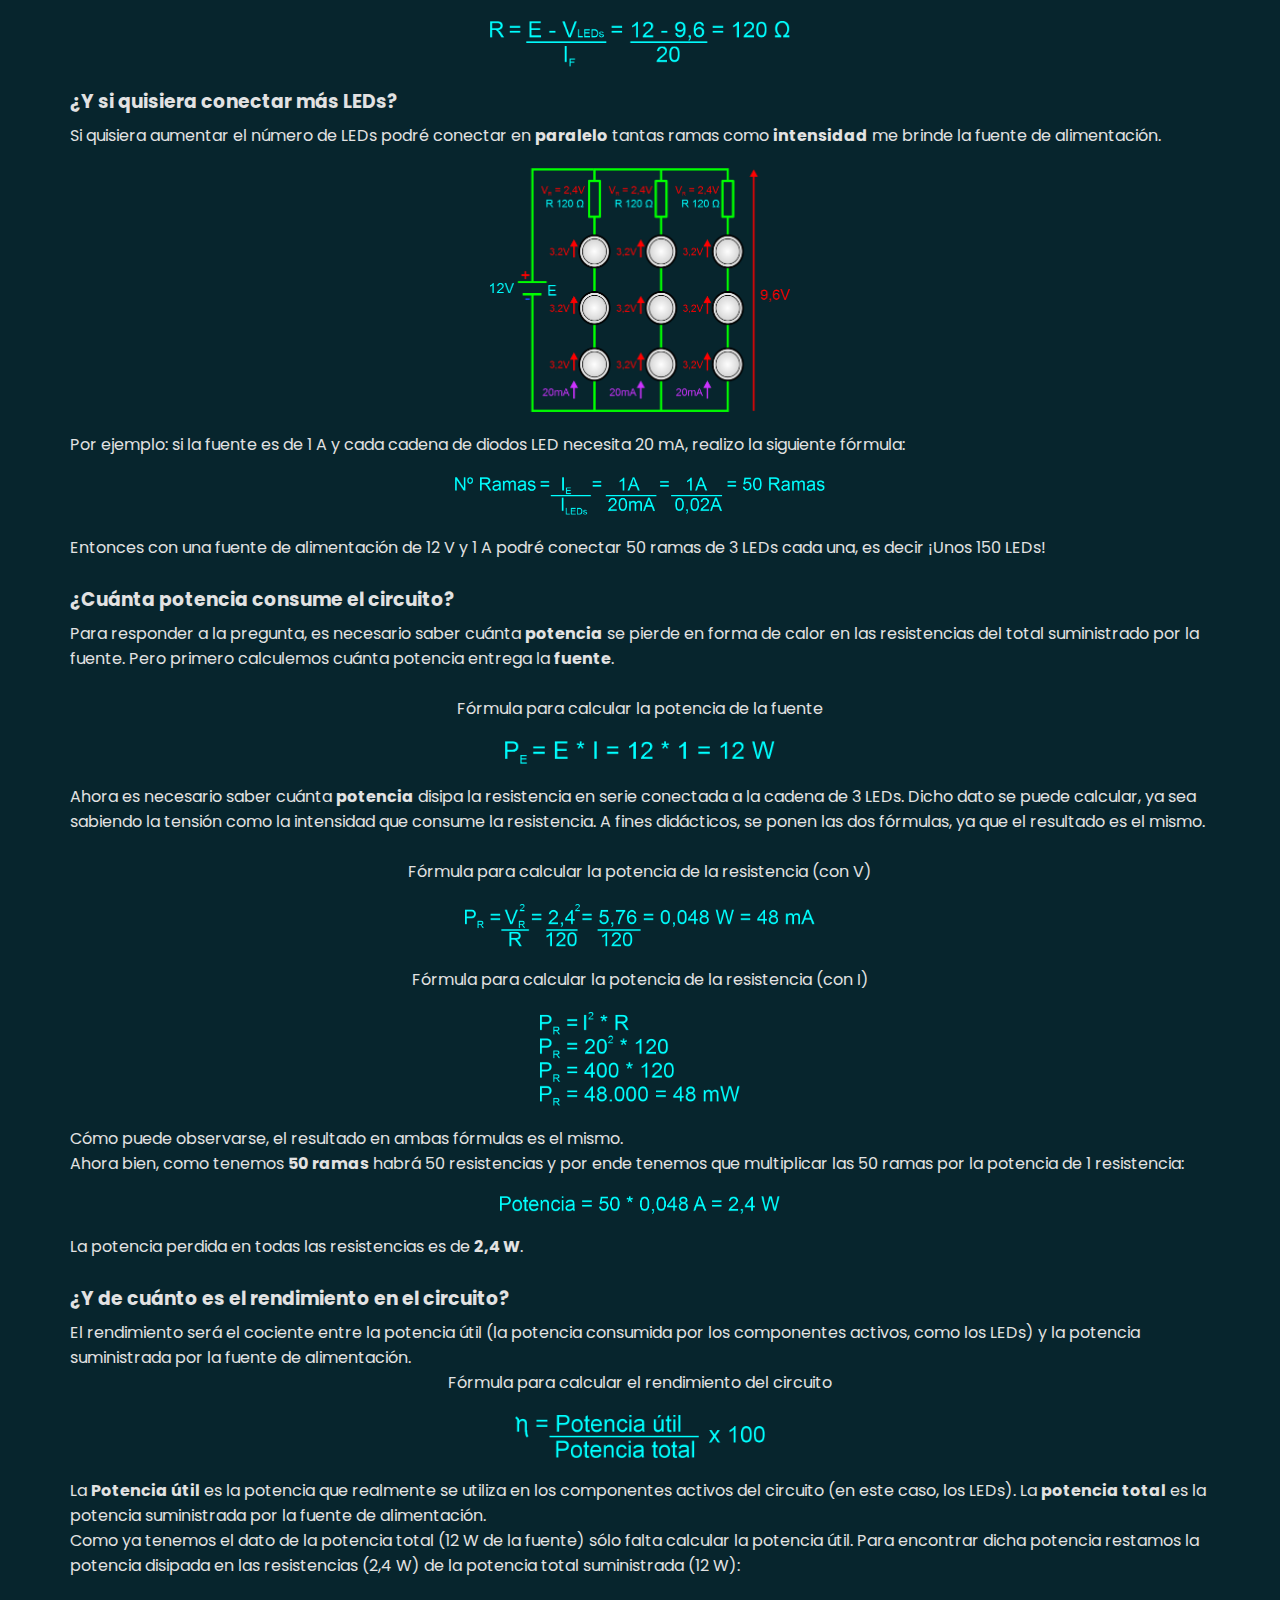
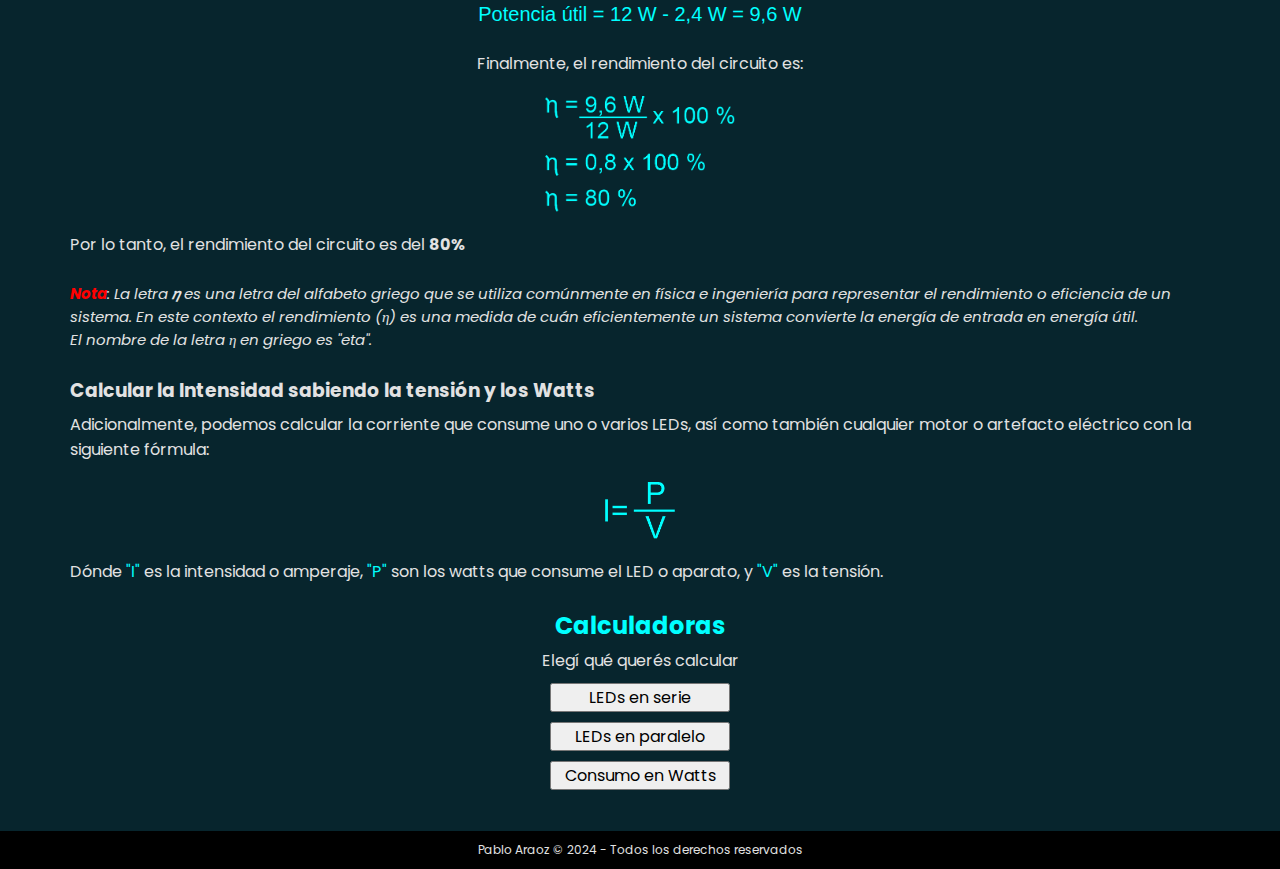
==== commit 380f4a4f: "Agregado de styles comunes, nuevas calculadoras y js a página de LED" ====
--- a/diodo-led.html
+++ b/diodo-led.html
@@ -162,14 +162,29 @@
                         Configuración de LEDs en serie
                     </p>
 
+                    
                     <figure class="formulas">
                         <img src="./img/Leds-serie.png" alt="leds-serie" width="250px">
                     </figure>
-
-                    <p>
-                        <span class="ventaja">Ventaja de conectar los LEDs en serie</span>: todos los LEDs tienen la misma intensidad y por ende, todos iluminan por igual. <br><br>
-                        <span class="desventaja">Desventaja de conectar los LEDs en paralelo</span>: el número de LEDs a conectar estará limitado por el valor de la fuente de tensión que se utilice y por el tipo de LED utilizado. <br><br>
-                    </p>
+                    
+                    <p>
+                        <span class="ventaja">Ventaja de conectar los LEDs en serie</span>: La corriente que pasa por cada LED es idéntica y todos los LEDs tienen la misma intensidad,  por lo tanto, todos iluminan por igual. <br><br>
+                        <span class="desventaja">Desventaja de conectar los LEDs en serie</span>: el número de LEDs a conectar estará limitado por el valor tensión de la fuente, ya que la tensión total requerida es la suma de las tensiones de todos los LEDs conectados. Otra desventaja es que si un LED se apaga (por ejemplo, si se quema o se desconecta), todos los LEDs en la serie dejarán de funcionar, ya que el circuito se interrumpe.<br><br>
+                    </p>
+
+                    <p class="formulas-subtitulo">
+                        Configuración de LEDs en paralelo
+                    </p>
+
+                    <figure class="formulas">
+                        <img src="./img/leds-paralelo.png" alt="leds-paralelo" width="240px">
+                    </figure>
+
+                    <p>
+                        <span class="ventaja">Ventaja de conectar los LEDs en paralelo</span>: Ventaja de conectar los LEDs en paralelo: todos los LEDs se alimentan con una tensión fija que no disminuye con la cantidad de LEDs conectados. Esto asegura que cada LED reciba la misma tensión, facilitando un brillo uniforme. <br><br>
+                        <span class="desventaja">Desventaja de conectar los LEDs en paralelo</span>: el número de LEDs a conectar estará limitado por la cantidad de corriente (A) que suministre la fuente de alimentación.A medida que se añaden más LEDs en paralelo, la corriente total requerida aumenta, lo que puede superar la capacidad de la fuente de alimentación si no se tiene cuidado.<br><br>
+                    </p>
+
 
                     <h3>¿Cuántos diodos LED blancos de alta luminosidad y de 3 mm se podrán conectar en serie a una fuente de 12 V? </h3> 
 
@@ -321,23 +336,111 @@
                         <span class="nota-roja">Nota</span>: La letra <strong>𝜂</strong> es una letra del alfabeto griego que se utiliza comúnmente en física e ingeniería para representar el rendimiento o eficiencia de un sistema. En este contexto el rendimiento (η) es una medida de cuán eficientemente un sistema convierte la energía de entrada en energía útil.
                         <br>
                         El nombre de la letra η en griego es "eta".
-                    </p>
+                    </p><br>
+
+                    <h3>Calcular la Intensidad sabiendo la tensión y los Watts</h3>
+
+                    <p>
+                        Adicionalmente, podemos calcular la corriente que consume uno o varios LEDs, así como también cualquier motor o artefacto eléctrico con la siguiente fórmula: 
+                    </p>
+
+                    <figure class="formulas">
+                        <img src="./img/formula-i-segun-w.png" alt="formula-i-segun-w" width="70px">
+                    </figure>
+
+                    <p>
+                        Dónde <span class="span-formula-i-w">"I"</span> es la intensidad o amperaje, <span class="span-formula-i-w">"P"</span> son los watts que consume el LED o aparato, y <span class="span-formula-i-w">"V"</span>  es la tensión. 
+                    </p>
+
                 </section>
 
                 <section id="calculadoras">
                     <h2 class="titulo-calculadoras">Calculadoras</h2>
-                    <p class="elecciones">
-                        Elegí qué querés calcular
-                    </p>
+                    <p class="elecciones">Elegí qué querés calcular</p>
+                    <div class="botones">
+                        <button class="boton-serie" id="boton-serie">LEDs en serie</button>
+                        <button class="boton-paralelo" id="boton-paralelo">LEDs en paralelo </button>
+                        <button class="boton-watts" id="boton-watts">Consumo en Watts</button>
+                    </div>
+                    <!--CALCULO DE LEDS EN SERIE-->
+                    <div class="ingreso-datos">
+                        <div class="calculo-serie">
+                            <div class="inputs-boton">
+                                <label for="idTensionFuente">Ingresá la tensión de la fuente:</label>
+                                <input type="number" name="tension-fuente" id="idTensionFuente" class="caja-texto" placeholder="Tensión de la fuente" required>
+
+                                <label for="idTensionLed">Ingresá la tensión que consume el LED:</label>
+                                <input type="number" name="tension-led" id="idTensionLed" class="caja-texto" placeholder="Tensión del LED" required>
+
+                                <button class="boton-calcular" id="boton-calcular-leds-serie">CALCULAR</button>
+                            </div>
+                        </div> 
+                        <!--CALCULO DE LEDS EN PARALELO-->
+                        <div class="calculo-paralelo">
+                            <div class="inputs-boton">
+                                <label for="idIntensidadFuente">Ingresá intensidad de la fuente:</label>
+                                <input type="number" name="intensidad-fuente" id="idIntensidadFuente" class="caja-texto" placeholder="I de la fuente" required>
+                                <div class="opciones-a">
+                                    <button class="mA" id="mA-LED-A">mA</button>
+                                    <button class="a" id="a-LED-A">A</button>
+                                </div>
+
+                                <label for="idIntensidadLed">Ingresá la intensidad del LED:</label>
+                                <input type="number" name="intensidad-led" id="idIntensidadLed" class="caja-texto" placeholder="I del LED" required>
+                                <div class="opciones-a">
+                                    <button class="mA" id="mA-LED-B">mA</button>
+                                    <button class="a" id="a-LED-B">A</button>
+                                </div>
+
+                                <button class="boton-calcular" id="boton-calcular-leds-paralelo">CALCULAR</button>
+                            </div>
+                        </div>
+                        <!--CALCULO DE CONSUMO EN WATTS-->
+                        <div class="calculo-watts">
+                            <div class="inputs-boton">
+                                <label for="idCalculoWatts">Ingresá la tensión:</label>
+                                <input type="number" name="tension" id="idCalculoWatts" class="caja-texto" placeholder="Tensión" required>
+
+                                <label for="idIntensidad">Ingresá la intensidad:</label>
+                                <input type="number" name="intensidad" id="idIntensidad" class="caja-texto" placeholder="Intensidad" required>
+                                <div class="opciones-a">
+                                    <button class="mA" id="mA-LEDC">mA</button>
+                                    <button class="a" id="a-LEDC">A</button>
+                                </div>
+
+                                <button class="boton-calcular" id="boton-calcular-watts">CALCULAR</button>
+                            </div>
+                        </div>
+                    </div>
                 </section>
-
+                <!--SECCIONES OCULTAS DE LOS RESULTADOS-->
+                <section class="seccion-resultado">
+                    <div class="resultado-serie">
+                        <p>
+                            Se pueden conectar hasta un máximo de <span class="leds-en-serie"></span> LEDs en serie
+                        </p>
+                    </div>
+
+                    <div class="resultado-paralelo">
+                        <p>
+                            Se pueden conectar hasta un máximo de <span class="leds-en-paralelo"></span> LEDs en paralelo
+                        </p>
+                    </div>
+
+                    <div class="resultado-watts">
+                        <p>
+                            El consumo es de <span class="consumo-en-watts"></span> Watts
+                        </p>
+                    </div>
+
+                    <button class="boton-reset-pag-led">RESET</button>
+                </section>
             </section>
         </main>
 
         <footer>
             <p class="copyright">Pablo Araoz © 2024 - Todos los derechos reservados</p>
         </footer>
-        
-        
+        <script src="./js/script-led.js"></script> 
     </body>
 </html>--- a/css/styles-comunes.css
+++ b/css/styles-comunes.css
@@ -88,6 +88,139 @@
     max-width: 1140px;
 }
 
+.titulo-calculadoras{
+    text-align: center;
+    color:aqua;
+}
+
+.elecciones{
+    text-align: center;
+    margin-bottom: 10px;
+}
+
+.botones{
+    display: flex;
+    flex-direction: column;
+    align-items: center;
+}
+
+.inputs-boton{
+    display: flex;
+    flex-direction: column;
+    align-items: center;
+    row-gap: 7px;
+    color: white;
+}
+
+.boton-voltaje, .boton-intensidad, .boton-resistencia, .boton-serie, .boton-paralelo, .boton-watts, .caja-texto{
+    width: 180px;
+    font-family: 'Poppins';
+    font-size: 1rem;
+    margin-bottom: 10px;
+    cursor: pointer;
+}
+
+/*Estilos que serán agregados desde JavaScript:*/
+.iluminar-boton{
+    box-shadow: 0px 0px 12px yellow;
+    background-color: yellow;
+    color:black;
+    font-weight: bold;
+}
+
+.opciones-a{
+    display: flex;
+    justify-content: space-evenly;
+    width: 120px
+}
+
+.mA, .a{
+    width: 30px;
+    height: 30px;
+    border-radius: 50%;
+    color: white;
+    background-color:rgb(0, 183, 255); 
+    cursor: pointer;
+}
+
+.boton-calcular{
+    font-family: 'Poppins';
+    width: 180px; 
+    font-size: 1rem;
+    background-color: rgb(0, 160, 0);
+    margin-top: 15px;
+    color: rgb(255, 255, 255);
+    cursor: pointer;
+}
+
+.boton-calcular:hover{
+    background-color: rgb(255, 0, 255);    
+}
+
+.calculo-voltaje{
+    display: none;
+}
+
+.calculo-corriente{
+    display: none;
+}
+
+.calculo-resistencia{
+    display: none;
+}
+
+.calculo-serie{
+    display: none;
+}
+
+.calculo-paralelo{
+    display: none;
+}
+
+.calculo-watts{
+    display: none;
+}
+
+/*Sección resultado:*/
+.seccion-resultado{
+    display: flex;
+    flex-direction: column;
+    align-items: center;
+    justify-content: center;
+    margin-top: 1rem;
+}
+
+.resultado-tension, .resultado-corriente, .resultado-corriente-2, .resultado-resistencia, .resultado-serie, .resultado-paralelo, .resultado-watts{
+    display: none;
+}
+
+.tension1, .intensidad1, .intensidad2, .ohmios, .leds-en-serie, .leds-en-paralelo, .consumo-en-watts{
+    color:orange;
+}
+
+.resultado-tension, .resultado-corriente, .resultado-corriente-2, .resultado-resistencia, .resultado-serie, .resultado-paralelo, .resultado-watts > p{
+    text-align: center;    
+    font-size: 1.1em;
+}
+
+.boton-reset, .boton-reset-pag-led{
+    display: none;
+    font-family: 'Poppins';
+    font-size: 1rem;
+    width: 180px;    
+    background-color: rgb(128, 0, 0);
+    color: rgb(255, 255, 255);
+    margin-top: 15px;
+    cursor: pointer;
+}
+
+.boton-reset:hover{
+    background-color: black;
+    color: yellow;
+}
+
+
+
 footer{
     background-color: black;
     margin-top: 15px;
--- a/css/style-led.css
+++ b/css/style-led.css
@@ -65,15 +65,27 @@
     text-align: center;
 }
 
-.titulo-calculadoras{
-    text-align: center;
+/*Clases que serán agregadas con Js:*/
+.animar-boton-serie{
+    box-shadow: 0 0 20px red;
+    color:red;
+}
+
+.animar-boton-paralelo{
+    box-shadow: 0 0 20px yellow;
+    color:rgb(255, 68, 0);
+}
+
+.animar-boton-watts{
+    box-shadow: 0 0 20px green;
+    color:rgb(0, 99, 0);
+}
+
+.span-formula-i-w{
     color:aqua;
 }
 
-.elecciones{
-    text-align: center;
-    margin-bottom: 10px;
-}
+
 
 /* RESPONSIVE */
 @media (min-width: 320px) {
